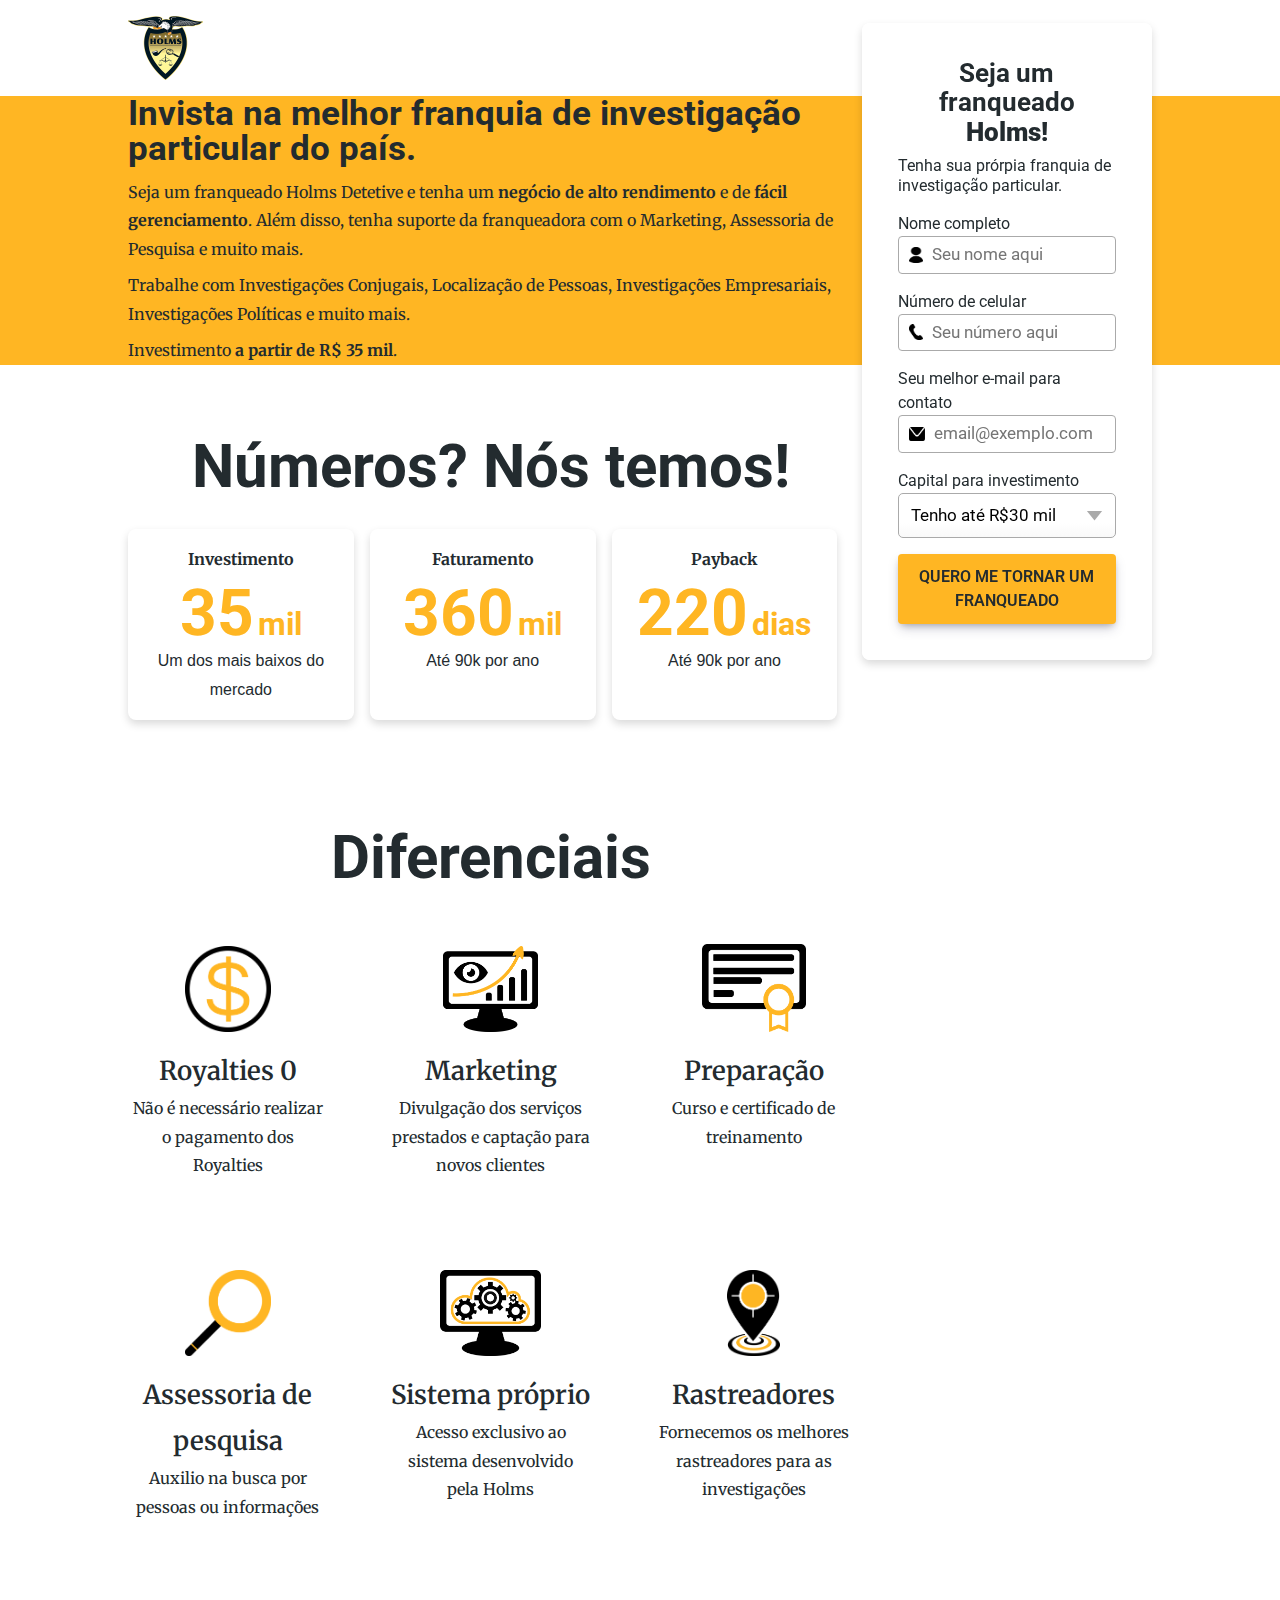
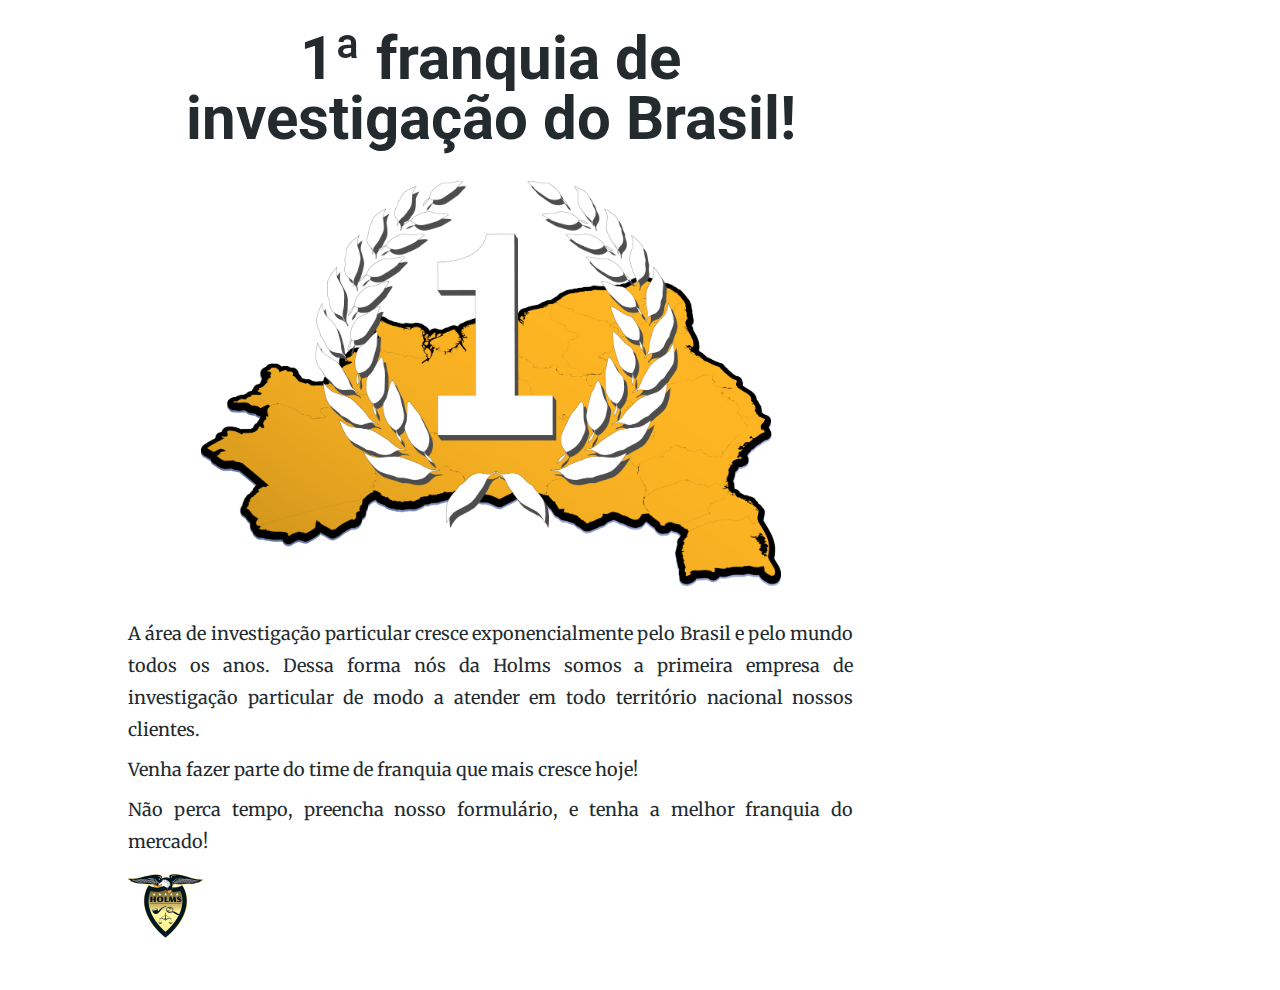
==== index.html @ c3ee358e "copy;" ====
<!DOCTYPE html>
<html lang="pt-br">
  <head>
    <meta charset="UTF-8" />
    <meta http-equiv="X-UA-Compatible" content="IE=edge" />
    <meta name="viewport" content="width=device-width, initial-scale=1.0" />
    <!-- favicon -->
    <link rel="shortcut icon" href="./favicon.ico" type="image/x-icon" />
    <link rel="stylesheet" href="style.css" />
    <!-- GFONTS -->
    <link rel="preconnect" href="https://fonts.googleapis.com" />
    <link rel="preconnect" href="https://fonts.gstatic.com" crossorigin />
    <link
      href="https://fonts.googleapis.com/css2?family=Merriweather:wght@300;400&family=Questrial&family=Roboto:wght@400;500;700&display=swap"
      rel="stylesheet"
    />

    <!-- url -->
    <link rel="canonical" href="http://..." />
    <meta property="og:url" content="http://..." />
    <meta name="twitter:url" content="http://..." />

    <!-- title -->
    <meta property="og:title" content="Title" />

    <!-- description -->
    <meta name="description" content="..." />
    <meta property="og:description" content="..." />
    <meta name="twitter:description" content="..." />

    <!-- image -->
    <meta property="og:image" content="http://..." />
    <meta name="twitter:image" content="http://..." />

    <!-- misc -->
    <meta property="og:locale" content="pt_BR" />
    <meta name="theme-color" content="#a52a2a" />
    <title>Document</title>
  </head>

  <body>
    <div class="exit-form__trigger" id="exitFormTrigger"></div>
    <div
      class="exit-form__trigger-activator"
      id="exitFormTriggerActivator"
    ></div>

    <!-- LOGO -->
    <div class="logo fluid">
      <div class="container"><img src="./public/images/logo.png" alt="" /></div>
    </div>

    <!-- #SECTION-HERO -->
    <section class="section-hero fluid">
      <div class="container section-center-mb">
        <div class="wrapper">
          <h1>
            Invista na melhor franquia de investigação particular do país.
          </h1>
          <p>
            Seja um franqueado Holms Detetive e tenha um
            <b> negócio de alto rendimento </b> e de <b>fácil gerenciamento</b>.
            Além disso, tenha suporte da franqueadora com o Marketing,
            Assessoria de Pesquisa e muito mais.
          </p>
          <p>
            Trabalhe com Investigações Conjugais, Localização de Pessoas,
            Investigações Empresariais, Investigações Políticas e muito mais.
          </p>
          <p>Investimento <b>a partir de R$ 35 mil</b>.</p>
        </div>
        <img
          src="./public/images/detetive_2.png"
          alt=""
          class="section-hero__image"
        />
      </div>
    </section>

    <!-- #SECTION-NUMBERS -->
    <section class="section-numbers fluid">
      <div class="container">
        <h2>Números? Nós temos!</h2>
        <div class="cards cards--numbers">
          <!-- start of item -->
          <div class="card">
            <p class="title">Investimento</p>

            <div class="card__amount-wrapper">
              <p class="amount">35 <span>mil</span></p>
            </div>

            <p class="subtitle">Um dos mais baixos do mercado</p>
          </div>
          <!-- end of item -->
          <!-- start of item -->
          <div class="card">
            <p class="title">Faturamento</p>

            <div class="card__amount-wrapper">
              <p class="amount">360 <span>mil</span></p>
            </div>

            <p class="subtitle">Até 90k por ano</p>
          </div>
          <!-- end of item -->
          <!-- start of item -->
          <div class="card">
            <p class="title">Payback</p>

            <div class="card__amount-wrapper">
              <p class="amount">220 <span>dias</span></p>
            </div>

            <p class="subtitle">Até 90k por ano</p>
          </div>
          <!-- end of item -->
        </div>
      </div>
    </section>

    <!-- #SECTION-DIFERENCIAIS -->
    <section class="section-diferenciais fluid">
      <div class="container">
        <h2>Diferenciais</h2>
        <div class="cards">
          <!-- start of item -->
          <div class="cards__card">
            <img src="./public/images/1.png" alt="" width="86" height="86" />
            <div class="cards__card__text">
              <p class="title">Royalties 0</p>
              <p>Não é necessário realizar o pagamento dos Royalties</p>
            </div>
          </div>
          <!-- end of item -->
          <!-- start of item -->
          <div class="cards__card">
            <img src="./public/images/3.png" alt="" width="95" height="86" />
            <div class="cards__card__text">
              <p class="title">Marketing</p>
              <p>
                Divulgação dos serviços prestados e captação para novos clientes
              </p>
            </div>
          </div>
          <!-- end of item -->
          <!-- start of item -->
          <div class="cards__card">
            <img src="./public/images/5.png" alt="" width="104" height="88" />
            <div class="cards__card__text">
              <p class="title">Preparação</p>
              <p>Curso e certificado de treinamento</p>
            </div>
          </div>
          <!-- end of item -->
          <!-- start of item -->
          <div class="cards__card">
            <img src="./public/images/lupa.png" alt="" width="86" height="86" />
            <div class="cards__card__text">
              <p class="title">Assessoria de pesquisa</p>
              <p>Auxilio na busca por pessoas ou informações</p>
            </div>
          </div>
          <!-- end of item -->
          <!-- start of item -->
          <div class="cards__card">
            <img
              src="./public/images/sistema.png"
              alt=""
              width="101"
              height="86"
            />
            <div class="cards__card__text">
              <p class="title">Sistema próprio</p>
              <p>Acesso exclusivo ao sistema desenvolvido pela Holms</p>
            </div>
          </div>
          <!-- end of item -->
          <!-- start of item -->
          <div class="cards__card">
            <img
              src="./public/images/rastreador.png"
              alt=""
              width="53"
              height="86"
            />
            <div class="cards__card__text">
              <p class="title">Rastreadores</p>
              <p>Fornecemos os melhores rastreadores para as investigações</p>
            </div>
          </div>
          <!-- end of item -->
        </div>
      </div>
    </section>

    <!-- #SECTION-PRIMEIRA -->
    <section class="section-primeira fluid">
      <div class="container">
        <h2>1ª franquia de investigação do Brasil!</h2>
        <img
          src="./public/images/1st.png"
          alt=""
          class="section-primeira__text-image"
        />
        <p>
          A área de investigação particular cresce exponencialmente pelo Brasil
          e pelo mundo todos os anos. Dessa forma nós da Holms somos a primeira
          empresa de investigação particular de modo a atender em todo
          território nacional nossos clientes.
        </p>

        <p>Venha fazer parte do time de franquia que mais cresce hoje!</p>

        <p>
          Não perca tempo, preencha nosso formulário, e tenha a melhor franquia
          do mercado!
        </p>
        <div class="logo"><img src="./public/images/logo.png" alt="" /></div>
      </div>
    </section>

    <button class="btn btn--cta btn--fixed">Quero ser um franqueado!</button>

    <!-- FORM -->
    <div class="form-container modal--main-form is-hidden" id="modal">
      <form
        method="post"
        action="enviar.php"
        id="enviar"
        name="enviar"
        class="form"
        autocomplete="off"
        onsubmit="return validateForm(e)"
      >
        <div class="wrapper">
          <button class="btn btn--full btn--close" type="button">
            &times;
          </button>
          <h6>Seja um franqueado <b>Holms!</b></h6>
          <p>Tenha sua prórpia franquia de investigação particular.</p>
          <!-- FORM__NAME -->
          <div class="form__field-wrapper">
            <label class="" for="name-form">Nome completo</label>
            <div class="form__field-wrapper__input">
              <img
                src="./public/images/user_2.png"
                alt=""
                width="16"
                height="16"
              />
              <input
                type="text"
                name="name-form"
                id="nameForm"
                placeholder="Seu nome aqui"
                autocomplete="off"
                oninput="validateName(this)"
                required
              />
            </div>
          </div>
          <!-- FORM__CELLPHONE -->
          <div class="form__field-wrapper">
            <label class="" for="cellphone-form">Número de celular</label>
            <div class="form__field-wrapper__input">
              <img
                src="./public/images/tel_2.png"
                alt=""
                width="16"
                height="16"
              />
              <input
                type="tel"
                name="cellphone-form"
                id="cellphoneForm"
                placeholder="Seu número aqui"
                title="Seu número de celular com o código de área"
                onkeypress="mascara(this)"
                oninput="validateNumber(this)"
                maxlength="15"
                autocomplete="off"
                required
              />
            </div>
          </div>
          <!-- FORM__EMAIL -->
          <div class="form__field-wrapper">
            <label for="email-form">Seu melhor e-mail para contato</label>
            <div class="form__field-wrapper__input">
              <img
                src="./public/images/mail_3.png"
                alt=""
                width="16"
                height="14"
              />
              <input
                type="email"
                name="email-form"
                id="emailForm"
                placeholder="email@exemplo.com"
                oninput="validateEmail(this)"
                required
              />
            </div>
          </div>
          <!-- FORM__AREA -->
          <div class="form__field-wrapper">
            <label for="area-form">Capital para investimento</label>
            <div class="form__select-wrapper">
              <select name="area-form" id="areaForm">
                <option value="ate-30-mil-reais">Tenho até R$30 mil</option>
                <option value="acima-de-50-mil-reais">Acima de R$50 mil</option>
                <option value="sem-capital">Ainda não tenho capital</option>
              </select>
            </div>
          </div>
          <button
            class="btn btn--full btn--submit"
            name="submit-btn"
            formaction="enviar.php"
            type="submit"
            id="enviar"
          >
            QUERO ME TORNAR UM FRANQUEADO
          </button>
        </div>
      </form>
    </div>

    <!-- EXIT FORM -->
    <div class="modal modal--exit-form is-hidden" id="modal">
      <div class="modal__image-wrapper">
        <img src="./public/images/detetive_2--bg.jpg" alt="" />
      </div>

      <form
        method="post"
        id="exitForm"
        name="envia"
        class="form form--exit"
        autocomplete="off"
      >
        <div class="wrapper">
          <button
            class="btn btn--full btn--close btn--close-exit"
            type="button"
          >
            &times;
          </button>

          <h6>Você não precisa ser um detetive!</h6>
          <p>Para ter a melhor franquia de investigação particular!</p>
          <p>Preencha e saiba o segredo da Holms!</p>
          <p id="alertForm" class="alert is-hidden">
            Preencha todos os campos corretamente!
          </p>
          <!-- FORM__NAME -->
          <div class="form__field-wrapper">
            <label class="" for="name-form">Nome completo</label>
            <div class="form__field-wrapper__input">
              <img
                src="./public/images/user_2.png"
                alt=""
                width="16"
                height="16"
              />
              <input
                type="text"
                name="name-form"
                id="nameForm"
                placeholder="Seu nome aqui"
                autocomplete="off"
                oninput="validateName(this)"
                required
              />
            </div>
          </div>
          <!-- FORM__CELLPHONE -->
          <div class="form__field-wrapper">
            <label class="" for="cellphone-form">Número de celular</label>
            <div class="form__field-wrapper__input">
              <img
                src="./public/images/tel_2.png"
                alt=""
                width="16"
                height="16"
              />
              <input
                type="tel"
                name="cellphone-form"
                id="cellphoneForm"
                placeholder="Seu número aqui"
                title="Seu número de celular com o código de área"
                onkeypress="mascara(this)"
                oninput="validateNumber(this)"
                maxlength="15"
                autocomplete="off"
                required
              />
            </div>
          </div>
          <!-- FORM__EMAIL -->
          <div class="form__field-wrapper">
            <label for="email-form">Seu melhor e-mail para contato</label>
            <div class="form__field-wrapper__input">
              <img
                src="./public/images/mail_3.png"
                alt=""
                width="16"
                height="14"
              />
              <input
                type="email"
                name="email-form"
                id="emailForm"
                placeholder="email@exemplo.com"
                oninput="validateEmail(this)"
                required
              />
            </div>
          </div>

          <button
            class="btn btn--full btn--submit"
            name="submit-btn"
            formaction="enviar.php"
            type="submit"
            id="enviar"
          >
            Seja um franqueado
          </button>
        </div>
      </form>
    </div>

    <script src="./main.js" async defer></script>
  </body>
</html>
---- style.css ----
/* Box sizing rules */
*,
*::before,
*::after {
  box-sizing: border-box;
  padding: 0;
  margin: 0;
}

:root {
  --ff-title: "Roboto", sans-serif;
  --ff-subtitle: "Questria", sans-serif;
  --ff-body: "Merriweather", serif;
  --clr-main: #ffb623;
  --clr-white: #f8f8ff;
  --clr-black-200: #333;
  --clr-black-100: #262626;
  --clr-black: #232b2f;
  --select-border: rgb(170, 170, 170);
  --select-focus: var(--clr-main);
  --select-arrow: var(--select-border);
  --fs-xs: clamp(1.15rem, 1.0134rem + 0.6829vw, 1.5rem);
  --fs-md: clamp(1.3125rem, 1.1797rem + 0.625vw, 1.625rem);
  --fs-lg: clamp(1.625rem, 1.4055rem + 1.0976vw, 2.1875rem);
  --fs-xlg: clamp(2.1875rem, 1.5234rem + 3.125vw, 3.75rem);
  --fs-xxlg: clamp(3rem, 2.2195rem + 3.9024vw, 5rem);
  --box-shadow: 0 0.25rem 0.5rem rgb(0 0 0 / 15%);
}

/* Remove default margin */
body,
h1,
h2,
h3,
h4,
p,
figure,
blockquote,
dl,
dd {
  margin: 0;
}

/* Remove list styles on ul, ol elements with a list role, which suggests default styling will be removed */
ul[role="list"],
ol[role="list"] {
  list-style: none;
}

/* Set core root defaults */
html:focus-within {
  scroll-behavior: smooth;
}

p {
  line-height: 1.78;
}

h1,
h2,
h3,
h4,
h5,
h6 {
  font-family: var(--ff-title);
  font-size: var(--fs-xlg);
}

h1 {
  font-size: var(--fs-lg);
}

/* Set core body defaults */
body {
  min-height: 100vh;
  text-rendering: optimizeSpeed;
  font-family: var(--ff-body);
  line-height: 1.5;
  color: var(--clr-black);
}

/* A elements that don't have a class get default styles */
a:not([class]) {
  -webkit-text-decoration-skip: ink;
  text-decoration-skip-ink: auto;
}

/* Make images easier to work with */
img,
picture {
  display: block;
  max-width: 100%;
}

/* Inherit fonts for inputs and buttons */
input,
button,
textarea,
select {
  font: inherit;
}

section {
  width: 90%;
  max-width: 1400px;
  padding: 4.5rem 0 2.25rem 0;
  margin: 0 auto;
}

@media screen and (min-width: 56.25rem) {
  section {
    max-width: 5000px;
  }
}
h2 {
  margin-bottom: 2rem;
  line-height: 1;
  text-align: center;
}

/* Remove all animations, transitions and smooth scroll for people that prefer not to see them */
@media (prefers-reduced-motion: reduce) {
  html:focus-within {
    scroll-behavior: auto;
  }

  *,
  *::before,
  *::after {
    transition-duration: 0.01ms !important;
    -webkit-animation-duration: 0.01ms !important;
    animation-duration: 0.01ms !important;
    -webkit-animation-iteration-count: 1 !important;
    animation-iteration-count: 1 !important;
    scroll-behavior: auto !important;
  }
}
.section-center-mb {
  width: 90%;
  margin: 0 auto;
}

.btn {
  display: flex;
  gap: 0.5em;
  align-items: center;
  justify-content: center;
  width: 100%;
  max-width: 25rem;
  padding: 0.325em 0.6em;
  padding: clamp(0.15625rem, 0.0953rem + 0.3049vw, 0.3125rem)
    clamp(0.3rem, 0.1829rem + 0.5854vw, 0.6rem);
  font-family: var(--ff-title);
  font-size: 1.25rem;
  font-size: clamp(1.25rem, 1.1524rem + 0.4878vw, 1.5rem);
  font-weight: 600;
  color: var(--clr-black);
  text-decoration: none;
  cursor: pointer;
  background: var(--clr-main);
  border: 0.375rem solid transparent;
  border-radius: 0.25em;
  box-shadow: rgba(50, 50, 93, 0.25) 0px 0.375em 0.75em -0.125em,
    rgba(0, 0, 0, 0.3) 0px 0.1875em 0.4375em -0.1875em;
  transition: opacity 250ms ease-in;
  -webkit-animation: pulse-main 2s infinite;
  animation: pulse-main 2s infinite;
}

.btn:hover {
  opacity: 0.8;
}

.btn:focus-visible {
  border: 0.375rem solid var(--clr-black);
  outline: none;
  transform: scale(1.025);
}

@-webkit-keyframes pulse-main {
  0% {
    box-shadow: 0 0 0 0 rgba(255, 182, 35, 0.7);
    transform: scale(0.99);
  }
  70% {
    box-shadow: 0 0 0 0.625em rgba(255, 182, 35, 0);
    transform: scale(1);
  }
  100% {
    box-shadow: 0 0 0 0.625em rgba(255, 182, 35, 0);
    transform: scale(0.99);
  }
}

@keyframes pulse-main {
  0% {
    box-shadow: 0 0 0 0 rgba(255, 182, 35, 0.7);
    transform: scale(0.99);
  }
  70% {
    box-shadow: 0 0 0 0.625em rgba(255, 182, 35, 0);
    transform: scale(1);
  }
  100% {
    box-shadow: 0 0 0 0.625em rgba(255, 182, 35, 0);
    transform: scale(0.99);
  }
}
@-webkit-keyframes pulse-wine {
  0% {
    box-shadow: 0 0 0 0 rgba(189, 44, 44, 0.7);
    transform: scale(0.99);
  }
  70% {
    box-shadow: 0 0 0 0.625em rgba(189, 44, 44, 0);
    transform: scale(1);
  }
  100% {
    box-shadow: 0 0 0 0.625em rgba(189, 44, 44, 0);
    transform: scale(0.99);
  }
}
@keyframes pulse-wine {
  0% {
    box-shadow: 0 0 0 0 rgba(189, 44, 44, 0.7);
    transform: scale(0.99);
  }
  70% {
    box-shadow: 0 0 0 0.625em rgba(189, 44, 44, 0);
    transform: scale(1);
  }
  100% {
    box-shadow: 0 0 0 0.625em rgba(189, 44, 44, 0);
    transform: scale(0.99);
  }
}
.btn--fixed {
  position: fixed;
  bottom: 1%;
  left: 5%;
  max-width: 90%;
  transform: translateX(-5%);
}

.cards {
  display: grid;
  grid-template-columns: repeat(auto-fit, minmax(12rem, 1fr));
  gap: 4rem;
  justify-items: center;
}

.cards--numbers {
  grid-template-columns: repeat(auto-fit, minmax(14rem, 1fr));
  gap: 1rem;
}

.cards__card {
  display: grid;
  grid-template-rows: 7rem 1fr;
  gap: 1rem;
  align-content: flex-start;
  justify-items: center;
  text-align: center;
}
.cards__card .title {
  font-size: var(--fs-md);
  font-weight: 600;
  color: var(--clr-dark-green);
}
.cards__card img {
  align-self: flex-end;
  max-width: 300px;
}

.card {
  width: 100%;
  padding: 1rem;
  text-align: center;
  border-radius: 0.5rem;
  box-shadow: var(--box-shadow);
}
.card .title {
  font-weight: bold;
}
.card .card__amount-wrapper {
  display: flex;
  gap: 0.25rem;
  align-items: center;
  justify-content: center;
  width: 100%;
}
.card .amount {
  margin-top: -1rem;
  font-family: var(--ff-title);
  font-size: 4rem;
  font-weight: 700;
  color: var(--clr-main);
}
.card .amount > span {
  margin-left: -0.75rem;
  font-size: 2rem;
}
.card .subtitle {
  margin-top: -1.5rem;
  font-family: var(--ff-subtitle);
  font-weight: 500;
  text-align: center;
}

.form-container {
  /* background */
  position: fixed;
  /* Stay in place */
  top: 0;
  left: 0;
  z-index: 1000;
  /* Sit on top */
  display: flex;
  align-items: center;
  justify-content: center;
  width: 100%;
  height: 100%;
  background-color: black;
  /* Fallback color */
  background-color: rgba(0, 0, 0, 0.9);
  /* Black w/ opacity */
}
.form-container .wrapper {
  position: relative;
  width: 90%;
  max-width: 31.25rem;
  height: 100%;
  padding: 2.25rem;
  padding-top: 4rem;
  margin: 0 auto;
  overflow-y: auto;
  background-color: #fff;
  border-radius: 0.5em;
  box-shadow: rgba(0, 0, 0, 0.35) 0px 0.3125em 0.9375em;
}

.form {
  display: flex;
  align-items: center;
  height: 90%;
  font-family: var(--ff-title);
  /* Style the input fields */
}
.form h6 {
  margin-bottom: 0.5rem;
  font-size: var(--fs-md);
  line-height: 1.15;
  text-align: center;
}
.form p {
  line-height: 1.25;
}
.form p:last-child(1) {
  margin-bottom: 1em;
}
.form input {
  width: 100%;
  padding: 0;
  font-size: 1.0625rem;
  color: var(--clr-black);
  border: 0;
  border-radius: 0.25rem;
}
.form input:focus-visible {
  outline: 0;
}
.form select {
  width: 100%;
  padding: 0 1em 0 0;
  margin: 0;
  font-family: var(--ff-title);
  font-size: 1.0625rem;
  font-weight: 400;
  line-height: inherit;
  cursor: inherit;
  /* Additional resets for further consistency */
  background-color: transparent;
  border: none;
  outline: none;
  /* A reset of styles, including removing the default dropdown arrow */
  -webkit-appearance: none;
  -moz-appearance: none;
  appearance: none;
}

.btn--close {
  position: absolute;
  top: 0.5em;
  right: 0.5em;
  max-width: 2rem;
  padding: 0;
  font-size: var(--ff-xs);
  color: var(--clr-black);
  box-shadow: rgba(0, 0, 0, 0.1) 0px 0.25em 0.375em -0.0625em,
    rgba(0, 0, 0, 0.06) 0px 0.125rem 0.25em -0.0625em;
  -webkit-animation: none;
  animation: none;
}

.form__field-wrapper {
  margin-top: 1em;
}

.form__field-wrapper__input {
  display: flex;
  gap: 0.55rem;
  align-items: center;
  width: 100%;
  padding: 0.3125rem;
  padding-left: 0.625rem;
  font-size: 1.0625rem;
  color: var(--clr-black);
  border: 0.0625rem solid var(--select-border);
  border-radius: 0.25rem;
}

.form__field-wrapper__input:focus-within {
  outline: 0.1125rem solid var(--select-focus);
}

.form__select-wrapper {
  display: grid;
  grid-template-areas: "select";
  align-items: center;
  width: 100%;
  padding: 0.625em;
  font-size: 1.25rem;
  line-height: 1.1;
  cursor: pointer;
  background-color: #fff;
  background-image: linear-gradient(to top, #f9f9f9, #fff 33%);
  border: 0.0625em solid var(--select-border);
  border-radius: 0.25em;
}

.form__select-wrapper:focus-within {
  border: 0.0625em solid var(--select-focus);
}

.form__select-wrapper::after {
  justify-self: end;
  width: 0.8em;
  height: 0.5em;
  -webkit-clip-path: polygon(100% 0%, 0 0%, 50% 100%);
  clip-path: polygon(100% 0%, 0 0%, 50% 100%);
  content: "";
  background-color: var(--select-arrow);
}

select,
.form__select-wrapper::after {
  grid-area: select;
}

.form .btn--submit {
  max-width: 100%;
  margin-top: 1em;
  font-size: var(--fs-sm);
  -webkit-animation: pulse-wine 2s infinite;
  animation: pulse-wine 2s infinite;
}

.modal {
  /* background */
  position: fixed;
  /* Stay in place */
  top: 0;
  left: 0;
  z-index: 1000;
  /* Sit on top */
  display: flex;
  align-items: center;
  justify-content: center;
  width: 100%;
  height: 100%;
  background-color: black;
  /* Fallback color */
  background-color: rgba(0, 0, 0, 0.9);
  /* Black w/ opacity */
}

.modal__image-wrapper {
  display: none;
  width: 50%;
  height: 90%;
}

.modal__image-wrapper img {
  -o-object-fit: cover;
  object-fit: cover;
  height: 100%;
  border-top-left-radius: 0.5em;
  border-bottom-left-radius: 0.5em;
}

.modal .form {
  position: relative;
  z-index: 1000;
  display: flex;
  align-items: center;
  height: 90%;
  padding: 0;
  background: none;
}
.modal .wrapper {
  position: relative;
  width: 90%;
  max-width: 31.25rem;
  height: 100%;
  padding: 2.25rem;
  margin: 0 auto;
  overflow-y: auto;
  background-color: #fff;
  border-radius: 0.5em;
  box-shadow: rgba(0, 0, 0, 0.35) 0px 0.3125em 0.9375em;
}
.modal .form h6 {
  font-size: var(--fs-lg);
  text-align: left;
}

@media screen and (min-width: 56.25rem) {
  .modal__image-wrapper {
    display: block;
  }

  .form-container {
    position: fixed;
    left: initial;
    display: block;
    max-width: 30%;
    height: -webkit-max-content;
    height: -moz-max-content;
    height: max-content;
    max-height: 100%;
    overflow-y: auto;
    background-color: transparent;
    border-radius: 0.5rem;
    box-shadow: var(--box-shadow);
  }
  .form-container .btn--close {
    display: none;
  }

  .form .wrapper {
    width: initial;
    padding-top: 2.25rem;
    margin: 0;
    border-radius: 0;
    border-top-right-radius: 0.5em;
    border-bottom-right-radius: 0.5em;
    box-shadow: none;
  }
}
.exit-form__trigger {
  position: fixed;
  top: 0;
  left: 0;
  z-index: 2000;
  width: 100%;
  height: 2vh;
  background: transparent;
}

.exit-form__trigger-activator {
  position: fixed;
  top: 2vh;
  left: 0;
  z-index: 2000;
  width: 100%;
  height: 3vh;
}

.form--exit {
  color: var(--clr-white);
}
.form--exit .wrapper {
  padding-top: 15%;
  background-color: #6d0101;
}
.form--exit h6 {
  font-weight: 800;
  line-height: 1.15;
  color: var(--clr-white);
  text-align: center;
  text-transform: uppercase;
}
.form--exit p + p {
  font-size: var(--fs-sm);
  font-weight: 600;
}
.form--exit .form__field-wrapper__input {
  background-color: var(--clr-white);
}
.form--exit .form__field-wrapper__input:focus-within {
  outline: 0.225rem solid blue;
}
.form--exit input {
  color: var(--clr-black);
  background-color: var(--clr-white);
}
.form--exit .btn {
  color: var(--clr-white);
  background-color: #5e1717;
  border: 0;
}

.logo {
  padding: 1rem 0;
}
.logo img {
  max-height: 4rem;
}

.section-hero {
  width: 100%;
  background-color: var(--clr-main);
}
.section-hero .container {
  display: flex;
  align-items: center;
}
.section-hero h1 {
  margin-bottom: 0.75rem;
  line-height: 1;
}
.section-hero p + p {
  margin-top: 0.5rem;
}
.section-hero .wrapper {
  width: 100%;
}

.section-hero__image {
  display: none;
  max-width: 300px;
  margin-right: -5.5%;
}

.section-primeira .section-primeira__text-image {
  width: 100%;
  margin: 0 auto;
  margin-bottom: 2rem;
}
.section-primeira p {
  font-size: 1.125rem;
  text-align: justify;
}
.section-primeira p + p {
  margin-top: 0.5rem;
}

@media screen and (min-width: 37.5rem) {
  .section-hero {
    padding: 0;
  }

  .section-hero__image {
    display: block;
  }
}
@media screen and (min-width: 56.25rem) {
  .fluid.fluid {
    width: 100%;
  }

  .container {
    position: relative;
    width: 56.6667%;
    height: 100%;
    margin: 0 auto 0 10%;
  }

  .section-hero__image {
    margin-right: -1.25%;
  }

  .cards--numbers {
    padding: 0 1rem 0 0;
  }

  .form-container {
    position: fixed;
    top: 10%;
    right: 2.5%;
    display: block;
    max-width: 30%;
  }

  .form-container.form-container {
    display: block;
  }

  .btn--fixed {
    display: none;
  }
}
@media screen and (min-width: 25rem) {
  .section-primeira .section-primeira__text-image {
    width: 80%;
  }
}
@media screen and (min-width: 75rem) {
  .form-container {
    position: fixed;
    top: 2.5%;
    right: 10%;
    max-width: 22.6667%;
  }
}
.alert {
  padding: 0.5em;
  font-size: 1rem;
  font-weight: 300;
  color: #c83030;
  text-align: center;
  background-color: #fff5f5;
  border: 0.125rem solid #c83030;
  border-radius: 0.5rem;
}

.is-hidden {
  display: none;
}

/*# sourceMappingURL=to.css.map */
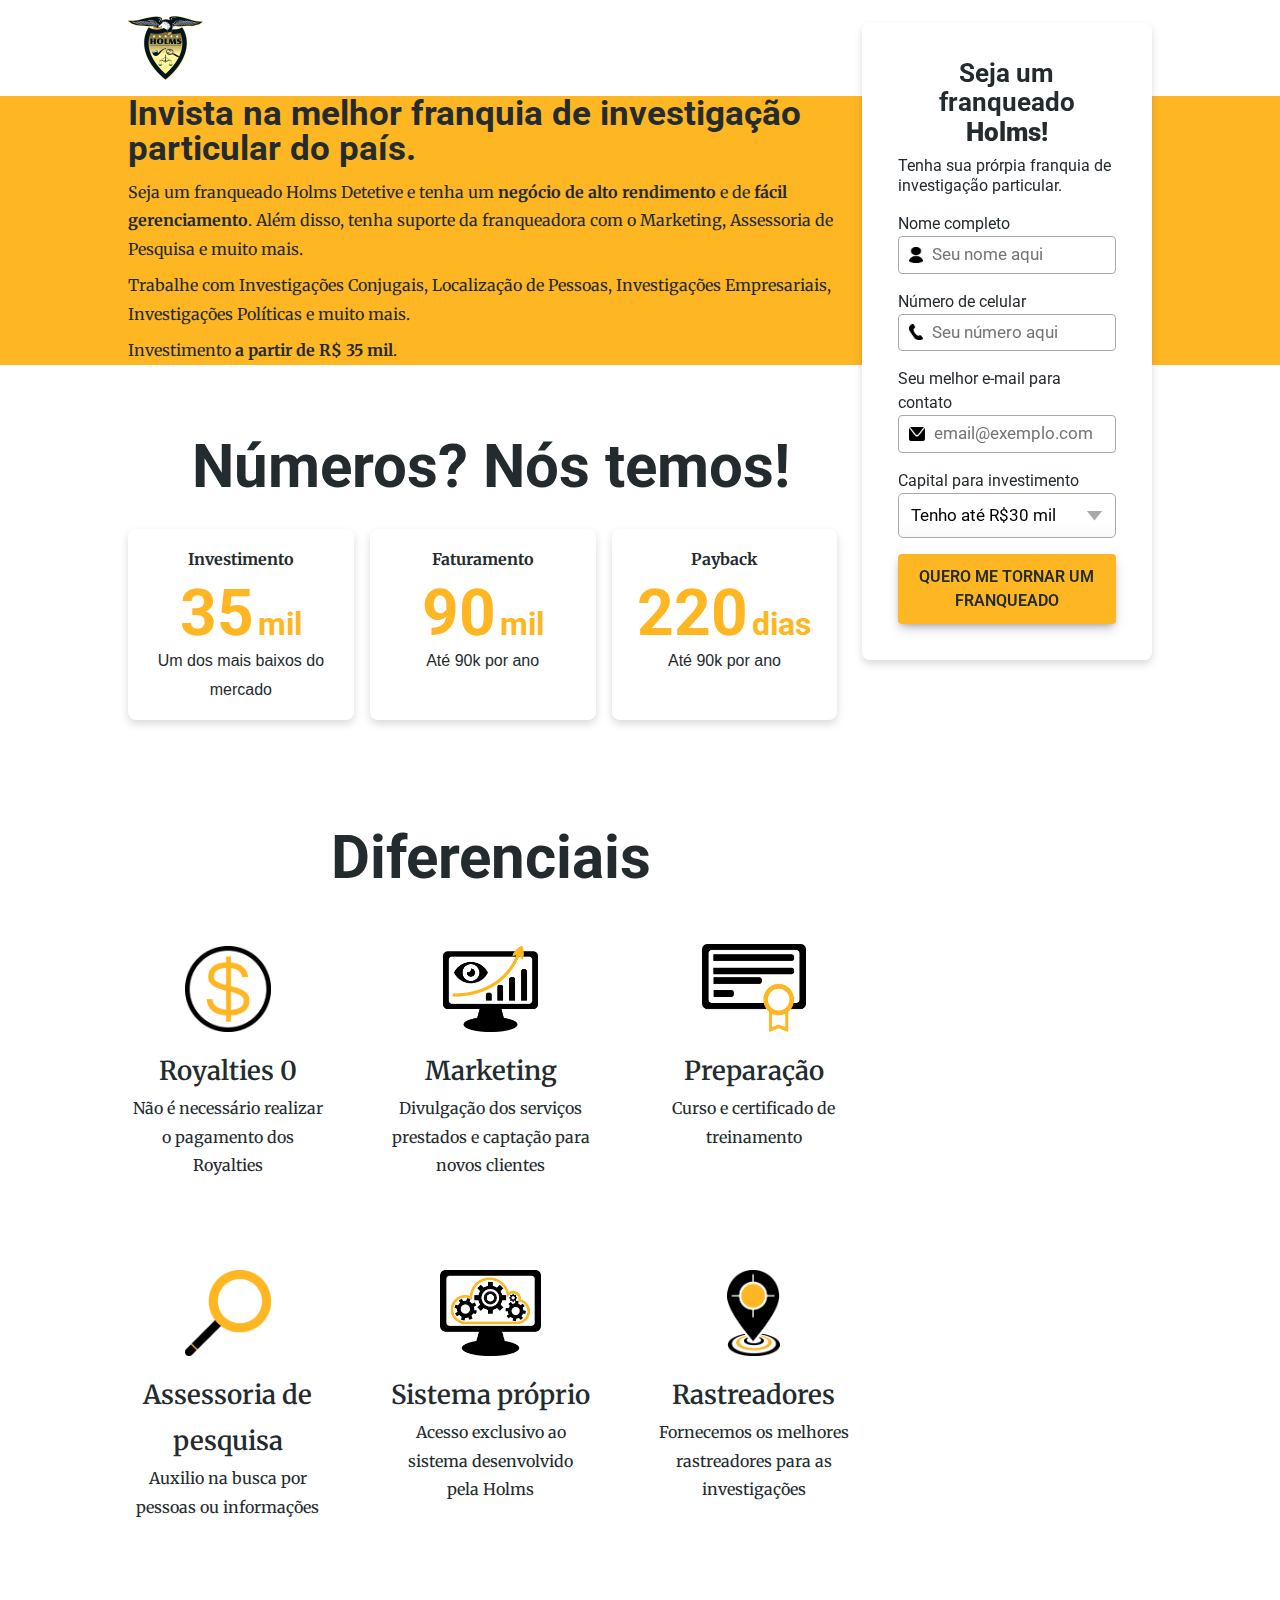
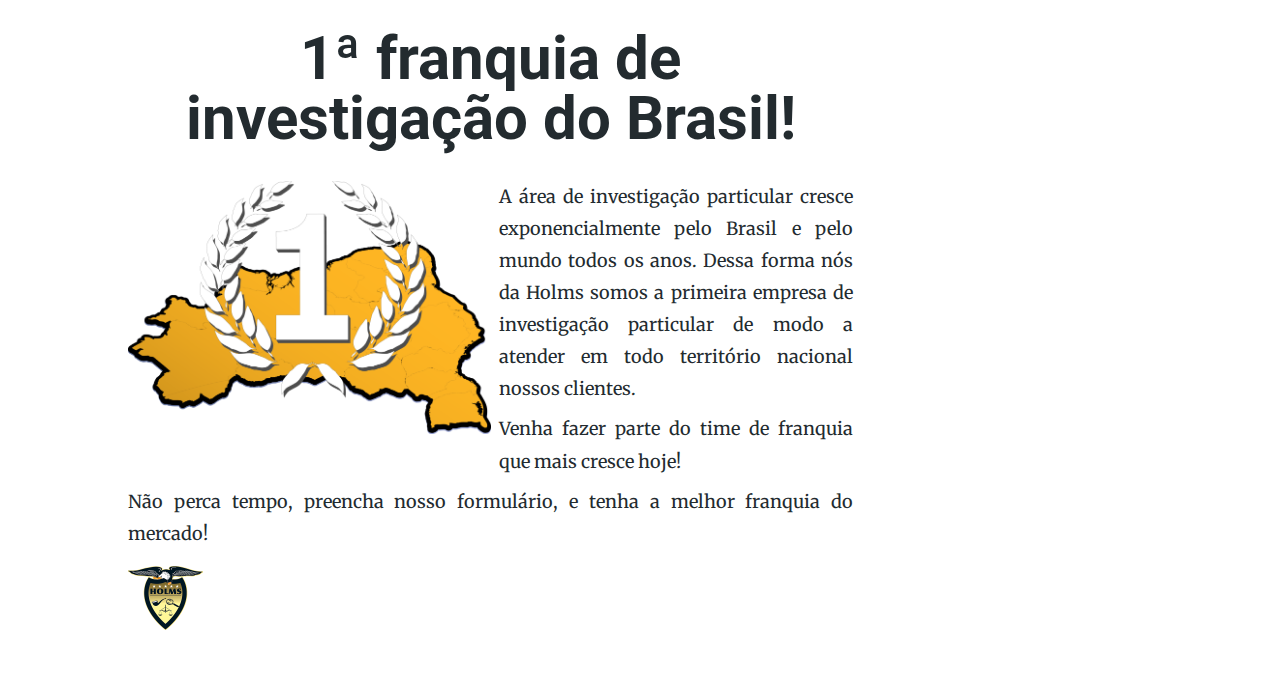
==== commit 818cdd7b: "copy" ====
--- a/index.html
+++ b/index.html
@@ -98,7 +98,7 @@
             <p class="title">Faturamento</p>
 
             <div class="card__amount-wrapper">
-              <p class="amount">360 <span>mil</span></p>
+              <p class="amount">90 <span>mil</span></p>
             </div>
 
             <p class="subtitle">Até 90k por ano</p>
--- a/style.css
+++ b/style.css
@@ -42,8 +42,8 @@
 }
 
 /* Remove list styles on ul, ol elements with a list role, which suggests default styling will be removed */
-ul[role="list"],
-ol[role="list"] {
+ul[role=list],
+ol[role=list] {
   list-style: none;
 }
 
@@ -81,7 +81,6 @@
 
 /* A elements that don't have a class get default styles */
 a:not([class]) {
-  -webkit-text-decoration-skip: ink;
   text-decoration-skip-ink: auto;
 }
 
@@ -125,12 +124,10 @@
   }
 
   *,
-  *::before,
-  *::after {
+*::before,
+*::after {
     transition-duration: 0.01ms !important;
-    -webkit-animation-duration: 0.01ms !important;
     animation-duration: 0.01ms !important;
-    -webkit-animation-iteration-count: 1 !important;
     animation-iteration-count: 1 !important;
     scroll-behavior: auto !important;
   }
@@ -148,8 +145,7 @@
   width: 100%;
   max-width: 25rem;
   padding: 0.325em 0.6em;
-  padding: clamp(0.15625rem, 0.0953rem + 0.3049vw, 0.3125rem)
-    clamp(0.3rem, 0.1829rem + 0.5854vw, 0.6rem);
+  padding: clamp(0.15625rem, 0.0953rem + 0.3049vw, 0.3125rem) clamp(0.3rem, 0.1829rem + 0.5854vw, 0.6rem);
   font-family: var(--ff-title);
   font-size: 1.25rem;
   font-size: clamp(1.25rem, 1.1524rem + 0.4878vw, 1.5rem);
@@ -160,10 +156,8 @@
   background: var(--clr-main);
   border: 0.375rem solid transparent;
   border-radius: 0.25em;
-  box-shadow: rgba(50, 50, 93, 0.25) 0px 0.375em 0.75em -0.125em,
-    rgba(0, 0, 0, 0.3) 0px 0.1875em 0.4375em -0.1875em;
+  box-shadow: rgba(50, 50, 93, 0.25) 0px 0.375em 0.75em -0.125em, rgba(0, 0, 0, 0.3) 0px 0.1875em 0.4375em -0.1875em;
   transition: opacity 250ms ease-in;
-  -webkit-animation: pulse-main 2s infinite;
   animation: pulse-main 2s infinite;
 }
 
@@ -177,21 +171,6 @@
   transform: scale(1.025);
 }
 
-@-webkit-keyframes pulse-main {
-  0% {
-    box-shadow: 0 0 0 0 rgba(255, 182, 35, 0.7);
-    transform: scale(0.99);
-  }
-  70% {
-    box-shadow: 0 0 0 0.625em rgba(255, 182, 35, 0);
-    transform: scale(1);
-  }
-  100% {
-    box-shadow: 0 0 0 0.625em rgba(255, 182, 35, 0);
-    transform: scale(0.99);
-  }
-}
-
 @keyframes pulse-main {
   0% {
     box-shadow: 0 0 0 0 rgba(255, 182, 35, 0.7);
@@ -203,20 +182,6 @@
   }
   100% {
     box-shadow: 0 0 0 0.625em rgba(255, 182, 35, 0);
-    transform: scale(0.99);
-  }
-}
-@-webkit-keyframes pulse-wine {
-  0% {
-    box-shadow: 0 0 0 0 rgba(189, 44, 44, 0.7);
-    transform: scale(0.99);
-  }
-  70% {
-    box-shadow: 0 0 0 0.625em rgba(189, 44, 44, 0);
-    transform: scale(1);
-  }
-  100% {
-    box-shadow: 0 0 0 0.625em rgba(189, 44, 44, 0);
     transform: scale(0.99);
   }
 }
@@ -383,8 +348,6 @@
   border: none;
   outline: none;
   /* A reset of styles, including removing the default dropdown arrow */
-  -webkit-appearance: none;
-  -moz-appearance: none;
   appearance: none;
 }
 
@@ -396,9 +359,7 @@
   padding: 0;
   font-size: var(--ff-xs);
   color: var(--clr-black);
-  box-shadow: rgba(0, 0, 0, 0.1) 0px 0.25em 0.375em -0.0625em,
-    rgba(0, 0, 0, 0.06) 0px 0.125rem 0.25em -0.0625em;
-  -webkit-animation: none;
+  box-shadow: rgba(0, 0, 0, 0.1) 0px 0.25em 0.375em -0.0625em, rgba(0, 0, 0, 0.06) 0px 0.125rem 0.25em -0.0625em;
   animation: none;
 }
 
@@ -446,7 +407,6 @@
   justify-self: end;
   width: 0.8em;
   height: 0.5em;
-  -webkit-clip-path: polygon(100% 0%, 0 0%, 50% 100%);
   clip-path: polygon(100% 0%, 0 0%, 50% 100%);
   content: "";
   background-color: var(--select-arrow);
@@ -461,7 +421,6 @@
   max-width: 100%;
   margin-top: 1em;
   font-size: var(--fs-sm);
-  -webkit-animation: pulse-wine 2s infinite;
   animation: pulse-wine 2s infinite;
 }
 
@@ -491,7 +450,6 @@
 }
 
 .modal__image-wrapper img {
-  -o-object-fit: cover;
   object-fit: cover;
   height: 100%;
   border-top-left-radius: 0.5em;
@@ -534,8 +492,6 @@
     left: initial;
     display: block;
     max-width: 30%;
-    height: -webkit-max-content;
-    height: -moz-max-content;
     height: max-content;
     max-height: 100%;
     overflow-y: auto;
@@ -702,7 +658,9 @@
 }
 @media screen and (min-width: 25rem) {
   .section-primeira .section-primeira__text-image {
-    width: 80%;
+    float: left;
+    width: 50%;
+    margin-right: 0.5rem;
   }
 }
 @media screen and (min-width: 75rem) {
@@ -728,4 +686,4 @@
   display: none;
 }
 
-/*# sourceMappingURL=to.css.map */
+/*# sourceMappingURL=style.css.map */
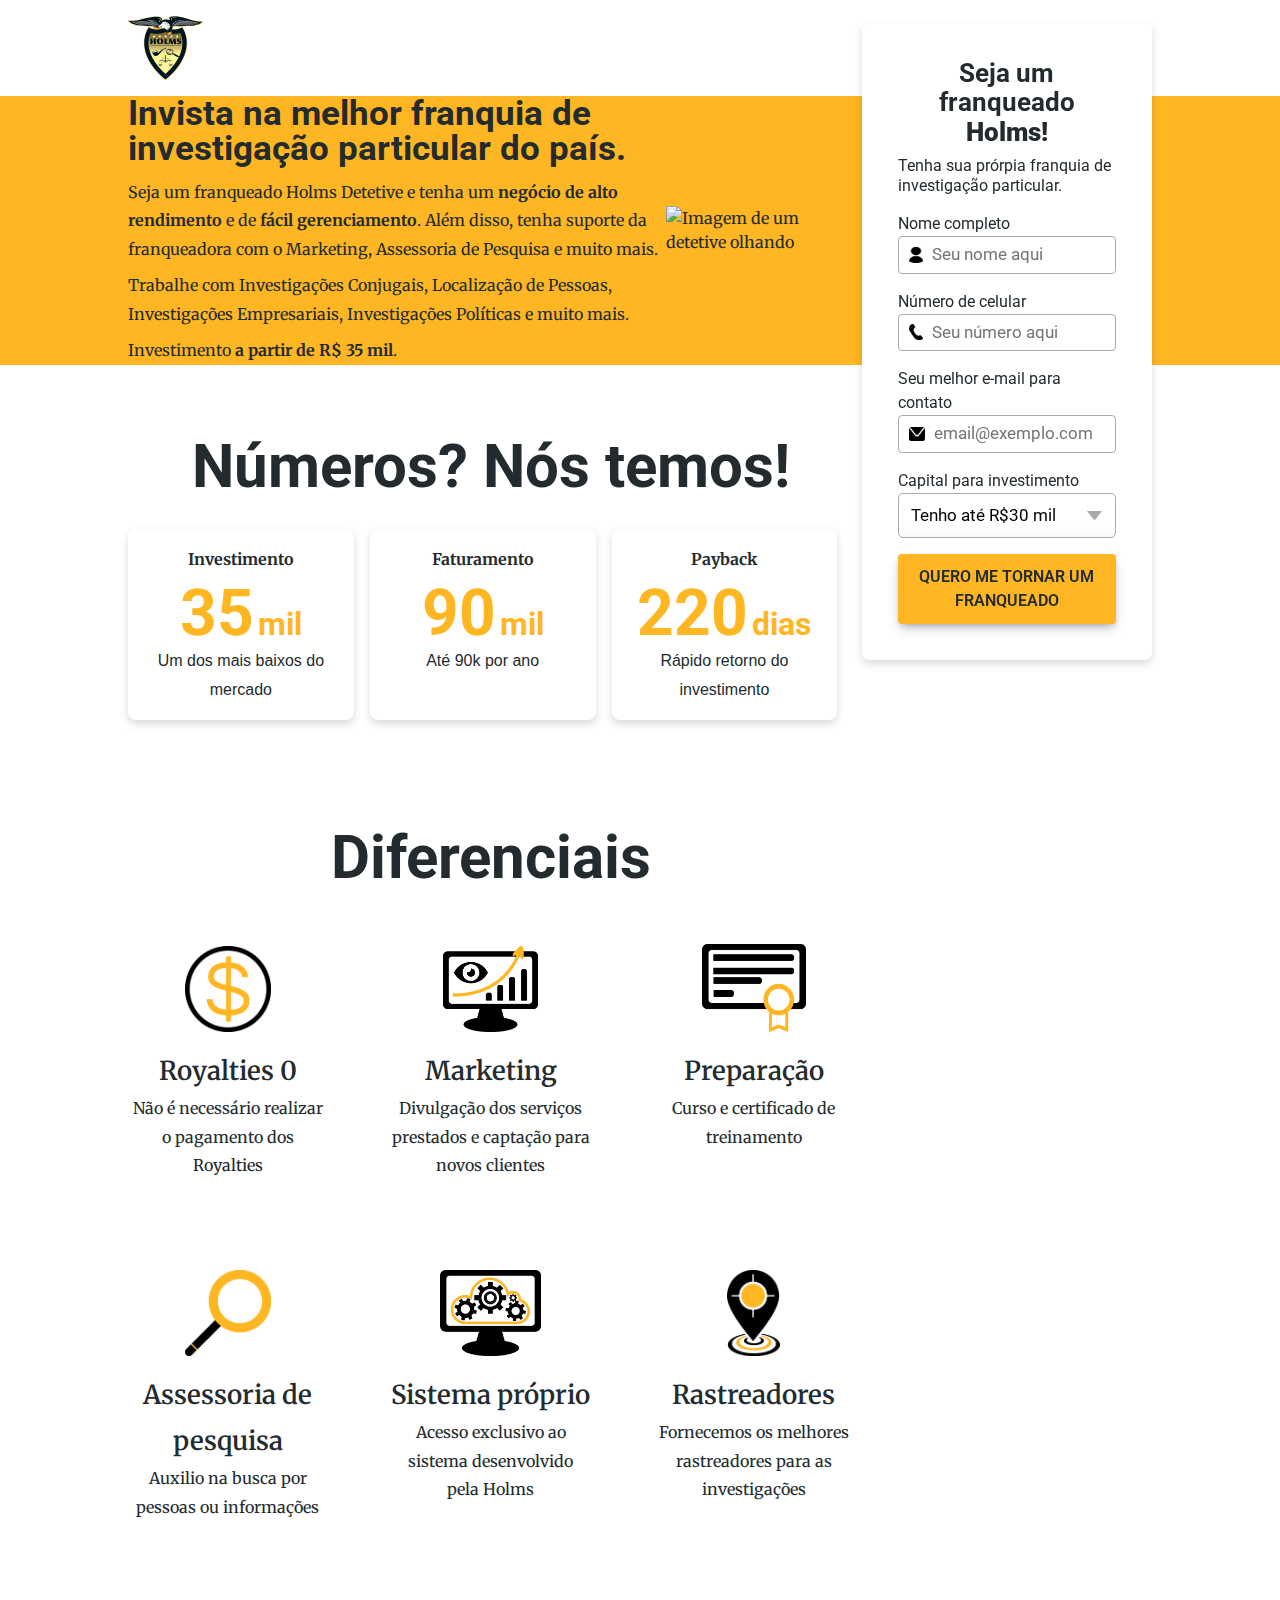
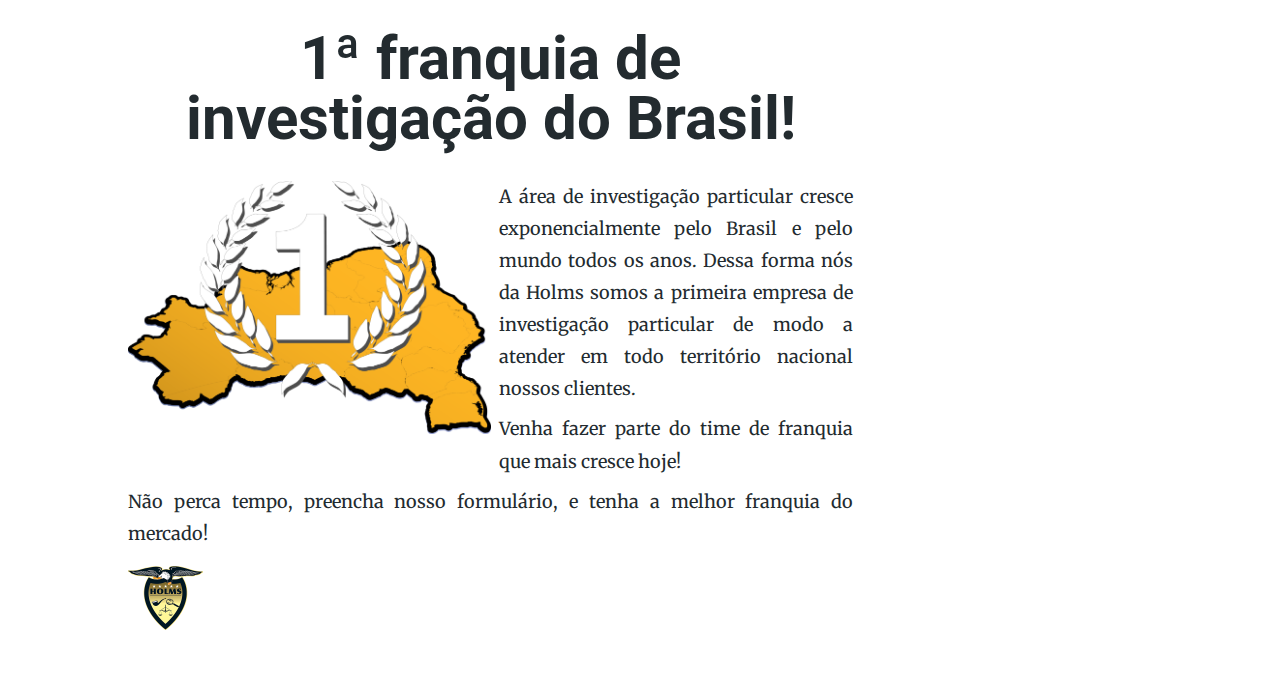
==== commit e13e5554: "hero img alt text; copy" ====
--- a/index.html
+++ b/index.html
@@ -47,7 +47,12 @@
 
     <!-- LOGO -->
     <div class="logo fluid">
-      <div class="container"><img src="./public/images/logo.png" alt="" /></div>
+      <div class="container">
+        <img
+          src="./public/images/logo.png"
+          alt="Holms detetive particular. Franquie conosco!"
+        />
+      </div>
     </div>
 
     <!-- #SECTION-HERO -->
@@ -71,7 +76,7 @@
         </div>
         <img
           src="./public/images/detetive_2.png"
-          alt=""
+          alt="Imagem de um detetive olhando "
           class="section-hero__image"
         />
       </div>
@@ -112,7 +117,7 @@
               <p class="amount">220 <span>dias</span></p>
             </div>
 
-            <p class="subtitle">Até 90k por ano</p>
+            <p class="subtitle">Rápido retorno do investimento</p>
           </div>
           <!-- end of item -->
         </div>
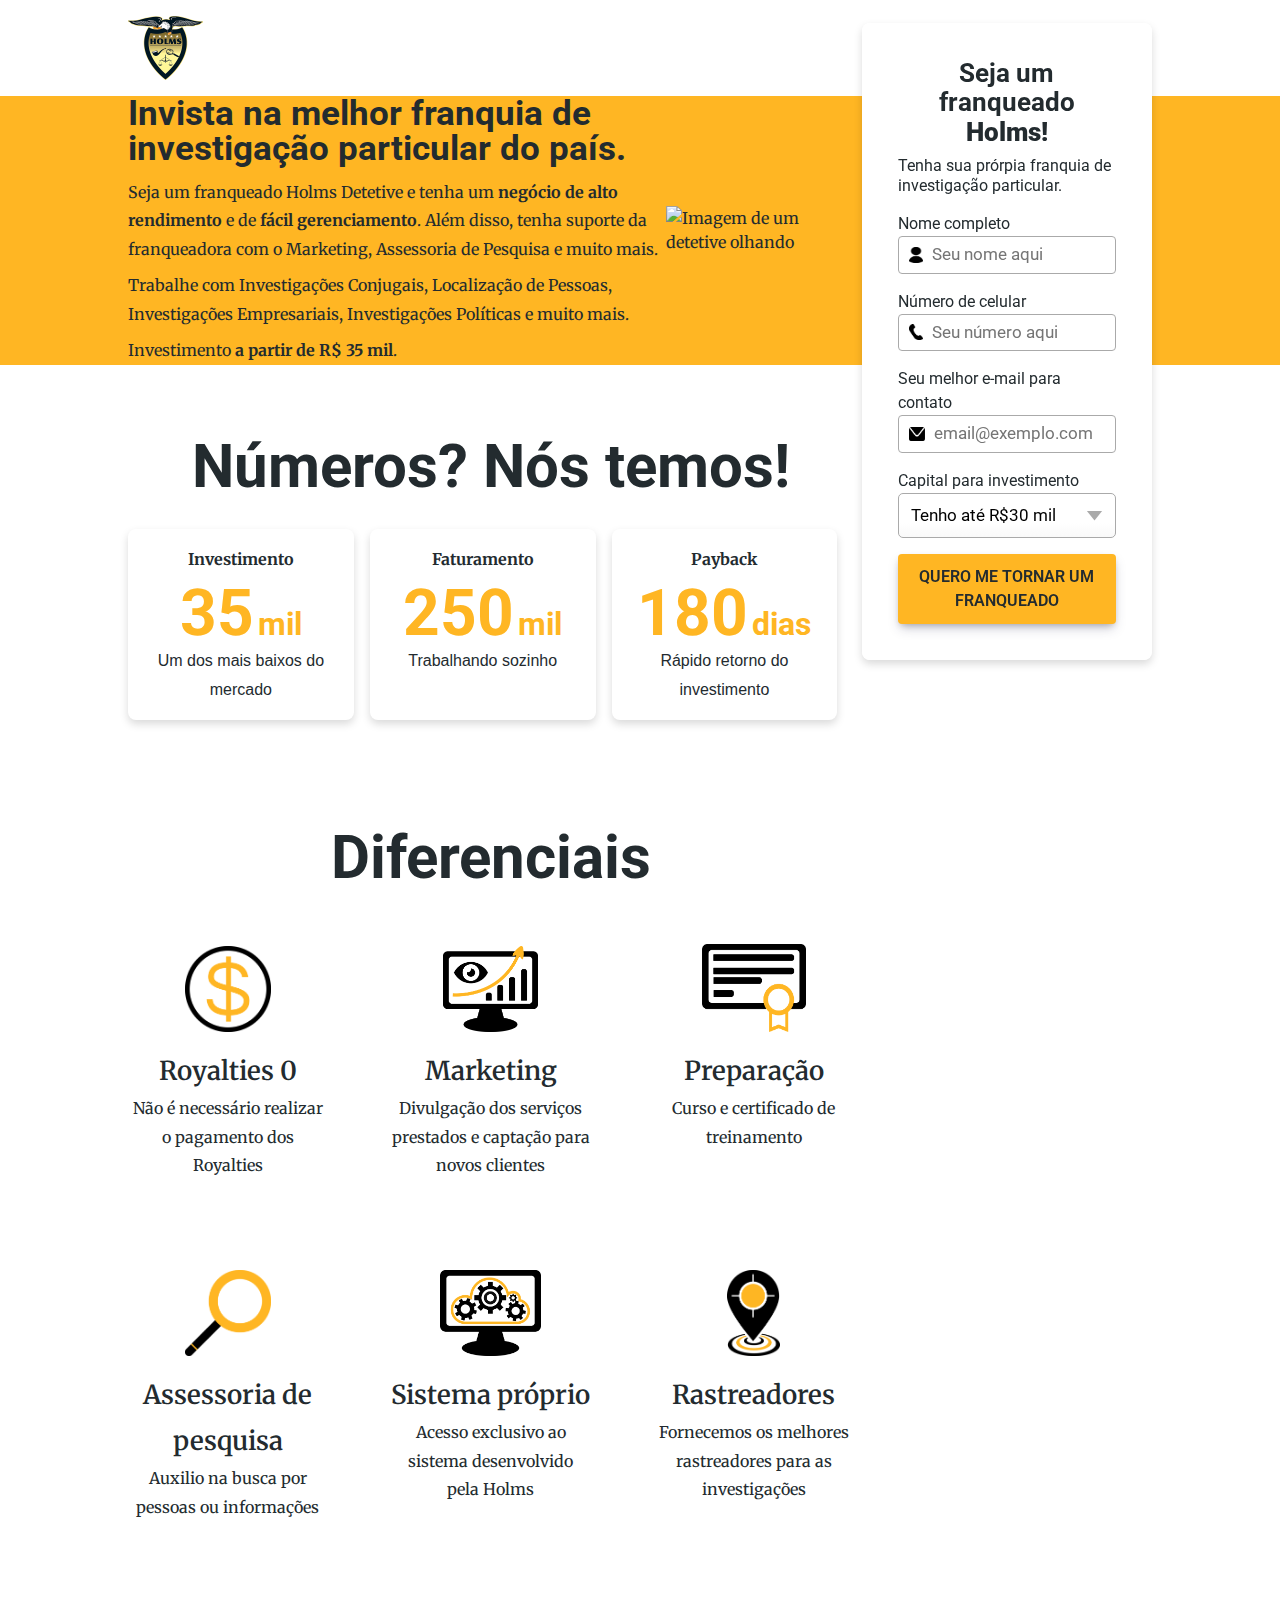
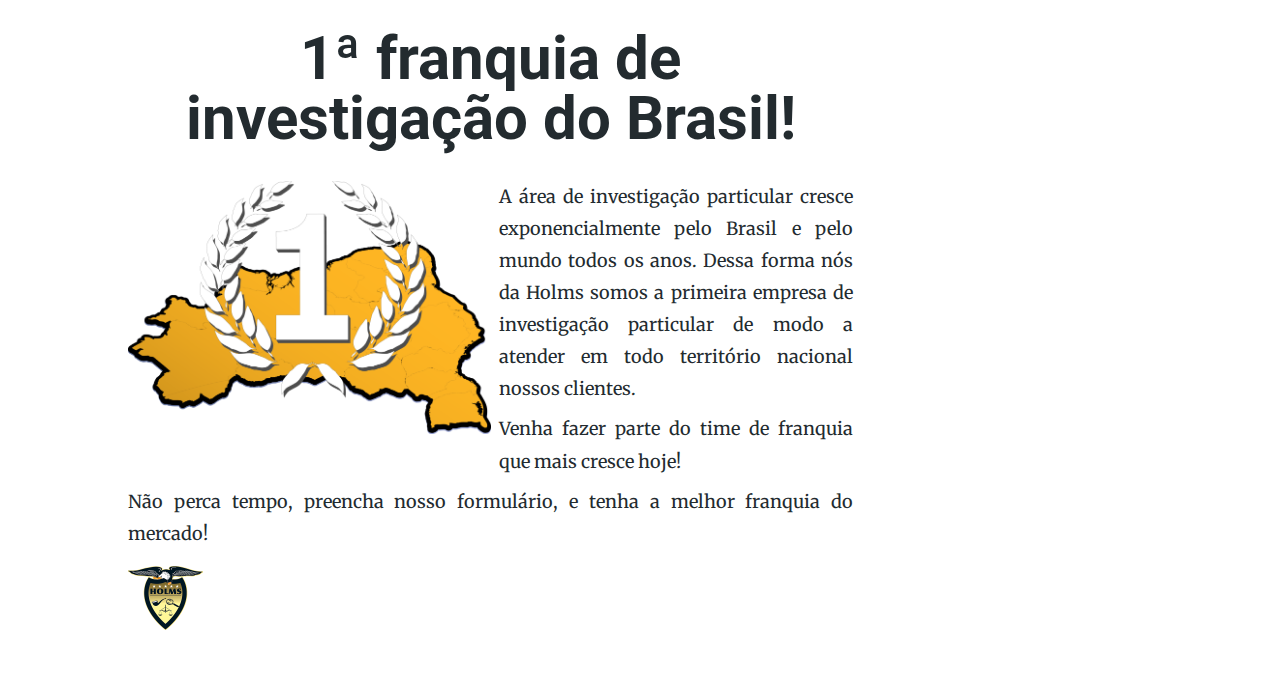
==== commit e968fe07: "copy" ====
--- a/index.html
+++ b/index.html
@@ -103,10 +103,10 @@
             <p class="title">Faturamento</p>
 
             <div class="card__amount-wrapper">
-              <p class="amount">90 <span>mil</span></p>
-            </div>
-
-            <p class="subtitle">Até 90k por ano</p>
+              <p class="amount">250 <span>mil</span></p>
+            </div>
+
+            <p class="subtitle">Trabalhando sozinho</p>
           </div>
           <!-- end of item -->
           <!-- start of item -->
@@ -114,7 +114,7 @@
             <p class="title">Payback</p>
 
             <div class="card__amount-wrapper">
-              <p class="amount">220 <span>dias</span></p>
+              <p class="amount">180 <span>dias</span></p>
             </div>
 
             <p class="subtitle">Rápido retorno do investimento</p>
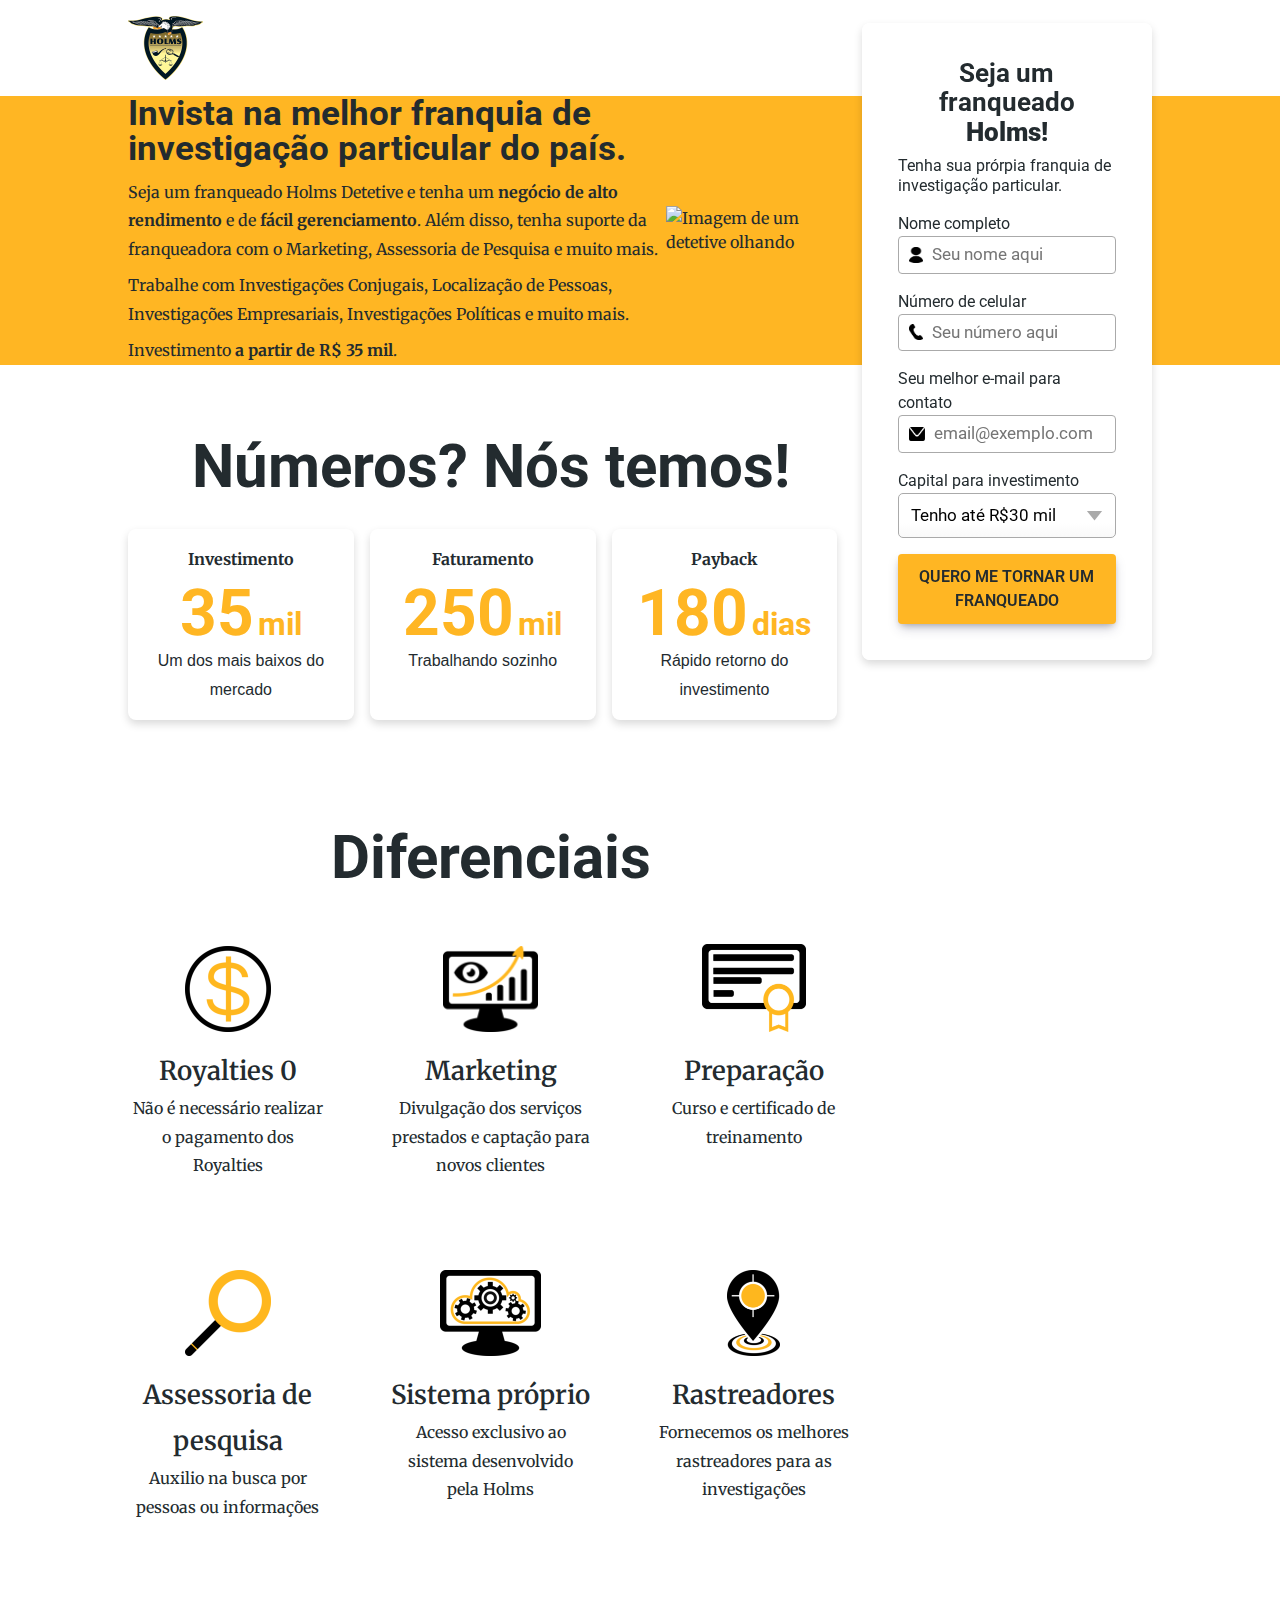
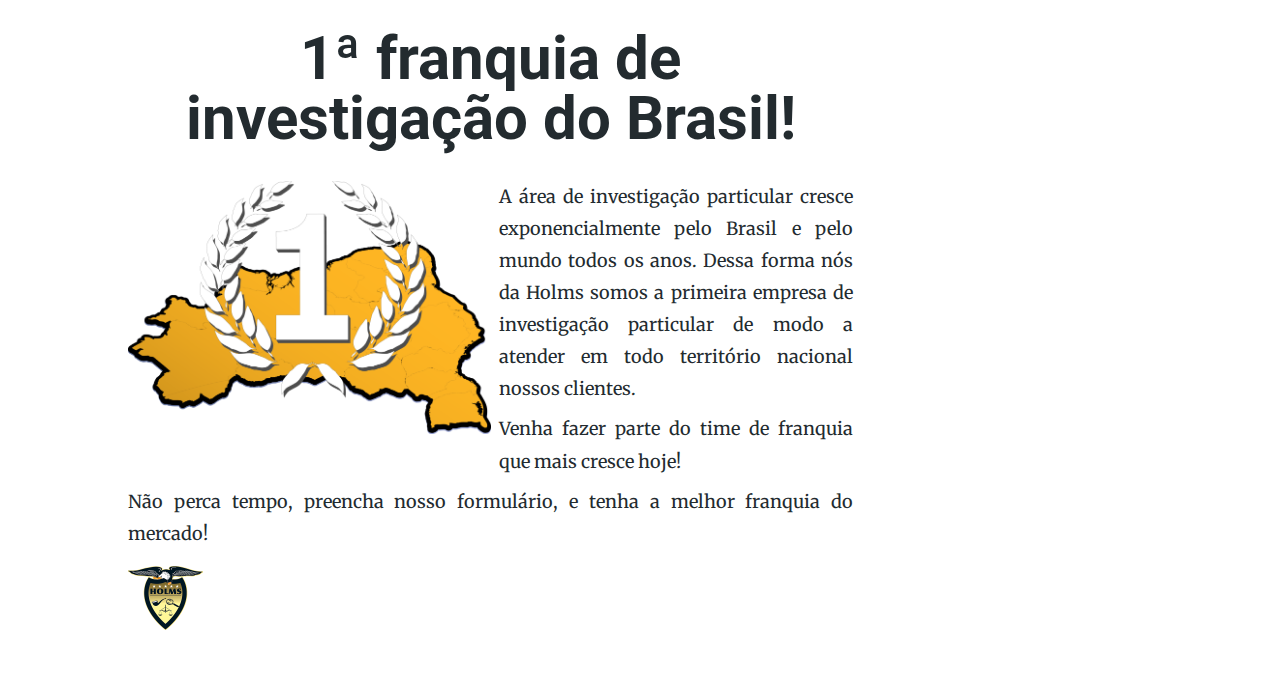
==== commit 559b8d81: "gtags; new exit form img; changed options values" ====
--- a/index.html
+++ b/index.html
@@ -14,9 +14,36 @@
       href="https://fonts.googleapis.com/css2?family=Merriweather:wght@300;400&family=Questrial&family=Roboto:wght@400;500;700&display=swap"
       rel="stylesheet"
     />
+    <!-- Global site tag (gtag.js) - Google Analytics -->
+    <script
+      async
+      src="https://www.googletagmanager.com/gtag/js?id=UA-210795838-1"
+    ></script>
+    <script>
+      window.dataLayer = window.dataLayer || []
+      function gtag() {
+        dataLayer.push(arguments)
+      }
+      gtag("js", new Date())
+
+      gtag("config", "UA-210795838-1")
+    </script>
+    <!-- Global site tag (gtag.js) - Google Ads: 10794125427 -->
+    <script
+      async
+      src="https://www.googletagmanager.com/gtag/js?id=AW-10794125427"
+    ></script>
+    <script>
+      window.dataLayer = window.dataLayer || []
+      function gtag() {
+        dataLayer.push(arguments)
+      }
+      gtag("js", new Date())
+
+      gtag("config", "AW-10794125427")
+    </script>
 
     <!-- url -->
-    <link rel="canonical" href="http://..." />
     <meta property="og:url" content="http://..." />
     <meta name="twitter:url" content="http://..." />
 
@@ -309,14 +336,16 @@
               />
             </div>
           </div>
-          <!-- FORM__AREA -->
-          <div class="form__field-wrapper">
-            <label for="area-form">Capital para investimento</label>
+          <!-- FORM__QUANTIA -->
+          <div class="form__field-wrapper">
+            <label for="quantia-form">Capital para investimento</label>
             <div class="form__select-wrapper">
-              <select name="area-form" id="areaForm">
-                <option value="ate-30-mil-reais">Tenho até R$30 mil</option>
-                <option value="acima-de-50-mil-reais">Acima de R$50 mil</option>
-                <option value="sem-capital">Ainda não tenho capital</option>
+              <select name="quantia-form" id="areaForm">
+                <option value="Até 30 mil reais">Tenho até R$30 mil</option>
+                <option value="Acima de 30 mil reais">Acima de R$50 mil</option>
+                <option value="Ainda não tenho capital">
+                  Ainda não tenho capital
+                </option>
               </select>
             </div>
           </div>
@@ -336,13 +365,14 @@
     <!-- EXIT FORM -->
     <div class="modal modal--exit-form is-hidden" id="modal">
       <div class="modal__image-wrapper">
-        <img src="./public/images/detetive_2--bg.jpg" alt="" />
+        <img src="./public/images/saida.jpg" alt="" />
       </div>
 
       <form
         method="post"
         id="exitForm"
         name="envia"
+        action="enviar.php"
         class="form form--exit"
         autocomplete="off"
       >
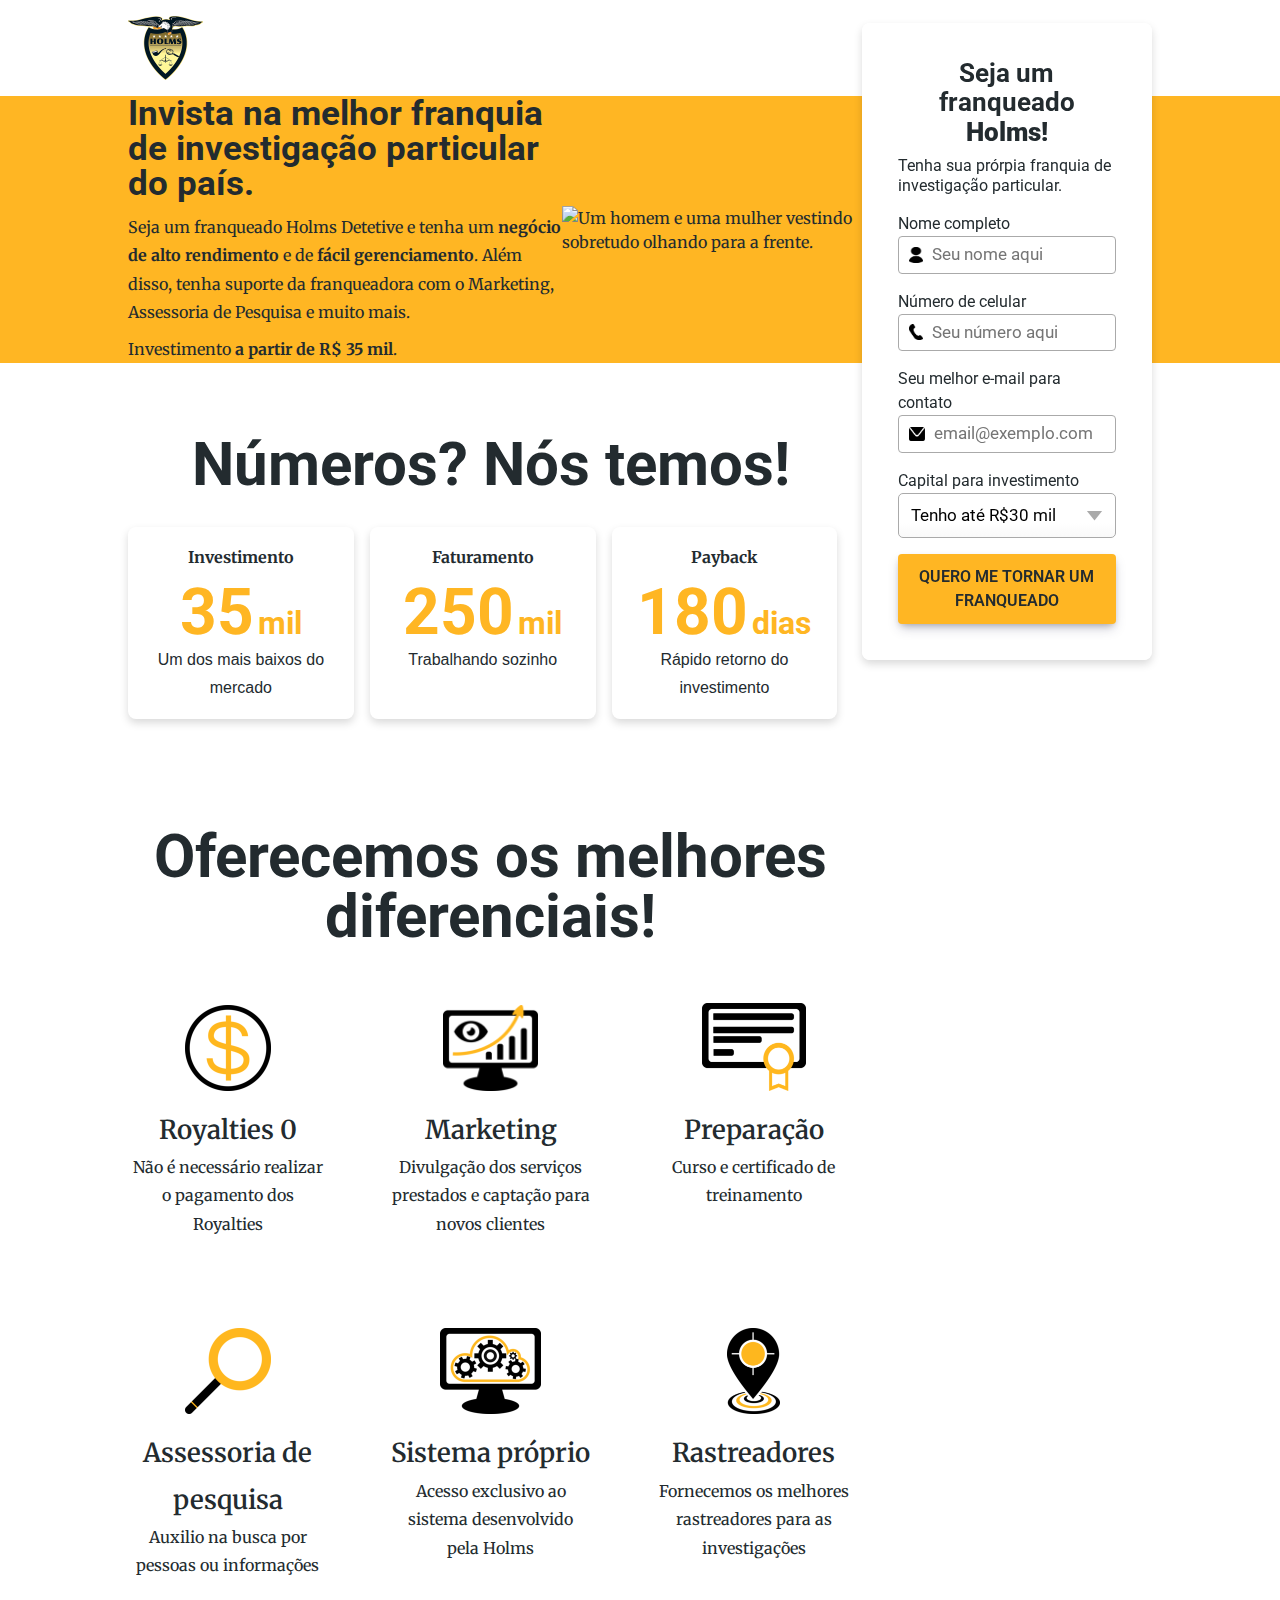
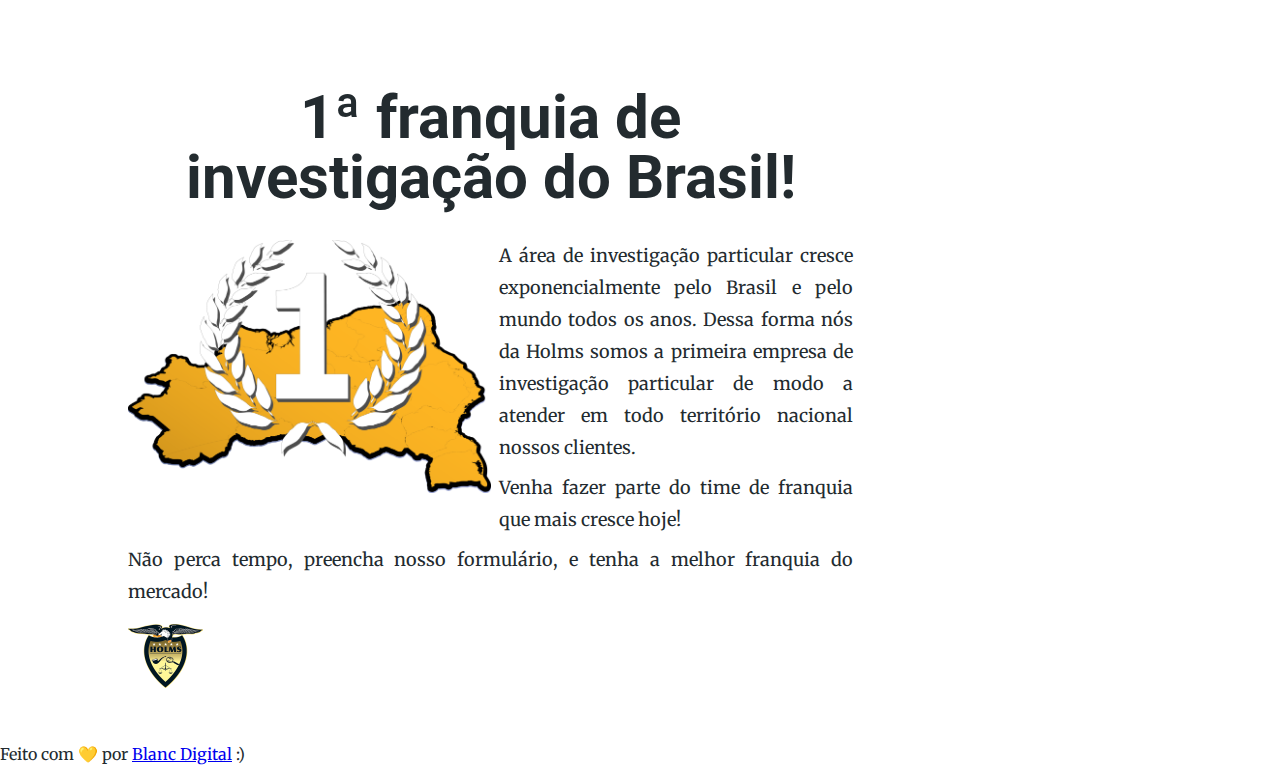
==== commit 992d8347: "copy; new image; footer; metatags" ====
--- a/index.html
+++ b/index.html
@@ -14,6 +14,7 @@
       href="https://fonts.googleapis.com/css2?family=Merriweather:wght@300;400&family=Questrial&family=Roboto:wght@400;500;700&display=swap"
       rel="stylesheet"
     />
+
     <!-- Global site tag (gtag.js) - Google Analytics -->
     <script
       async
@@ -28,6 +29,7 @@
 
       gtag("config", "UA-210795838-1")
     </script>
+
     <!-- Global site tag (gtag.js) - Google Ads: 10794125427 -->
     <script
       async
@@ -43,29 +45,38 @@
       gtag("config", "AW-10794125427")
     </script>
 
-    <!-- url -->
-    <meta property="og:url" content="http://..." />
-    <meta name="twitter:url" content="http://..." />
+    <!-- favicon -->
+    <link
+      rel="shortcut icon"
+      href="./public/images/favicon.png"
+      type="image/x-icon"
+    />
 
     <!-- title -->
-    <meta property="og:title" content="Title" />
+    <meta property="og:title" content="Franquia Holms Detetive" />
 
     <!-- description -->
-    <meta name="description" content="..." />
-    <meta property="og:description" content="..." />
-    <meta name="twitter:description" content="..." />
-
-    <!-- image -->
-    <meta property="og:image" content="http://..." />
-    <meta name="twitter:image" content="http://..." />
+    <meta
+      name="description"
+      content="Franquia de investigação particular, franquia de baixo investimento e retorno rápido. Seja um franqueado!  "
+    />
+    <meta
+      property="og:description"
+      content="Franquia de investigação particular, franquia de baixo investimento e retorno rápido. Seja um franqueado!  "
+    />
+    <meta
+      name="twitter:description"
+      content="Franquia de investigação particular, franquia de baixo investimento e retorno rápido. Seja um franqueado!  "
+    />
 
     <!-- misc -->
     <meta property="og:locale" content="pt_BR" />
     <meta name="theme-color" content="#a52a2a" />
-    <title>Document</title>
+    <title>Franquia Holms Detetive</title>
   </head>
 
   <body>
+    <!-- Feito com 💛 por Blanc Digital ;) -->
     <div class="exit-form__trigger" id="exitFormTrigger"></div>
     <div
       class="exit-form__trigger-activator"
@@ -95,15 +106,15 @@
             Além disso, tenha suporte da franqueadora com o Marketing,
             Assessoria de Pesquisa e muito mais.
           </p>
-          <p>
+          <!-- <p>
             Trabalhe com Investigações Conjugais, Localização de Pessoas,
             Investigações Empresariais, Investigações Políticas e muito mais.
-          </p>
+          </p> -->
           <p>Investimento <b>a partir de R$ 35 mil</b>.</p>
         </div>
         <img
-          src="./public/images/detetive_2.png"
-          alt="Imagem de um detetive olhando "
+          src="./public/images/hero.png"
+          alt="Um homem e uma mulher vestindo sobretudo olhando para a frente."
           class="section-hero__image"
         />
       </div>
@@ -154,7 +165,7 @@
     <!-- #SECTION-DIFERENCIAIS -->
     <section class="section-diferenciais fluid">
       <div class="container">
-        <h2>Diferenciais</h2>
+        <h2>Oferecemos os melhores diferenciais!</h2>
         <div class="cards">
           <!-- start of item -->
           <div class="cards__card">
@@ -251,6 +262,16 @@
         <div class="logo"><img src="./public/images/logo.png" alt="" /></div>
       </div>
     </section>
+
+    <footer>
+      <p>
+        Feito com 💛 por
+        <a href="http://blancmarketingdigital.com.br/" target="_blank"
+          >Blanc Digital</a
+        >
+        <span>:)</span>
+      </p>
+    </footer>
 
     <button class="btn btn--cta btn--fixed">Quero ser um franqueado!</button>
 
--- a/style.css
+++ b/style.css
@@ -293,7 +293,6 @@
 .form-container .wrapper {
   position: relative;
   width: 90%;
-  max-width: 31.25rem;
   height: 100%;
   padding: 2.25rem;
   padding-top: 4rem;
@@ -504,7 +503,7 @@
   }
 
   .form .wrapper {
-    width: initial;
+    width: 100%;
     padding-top: 2.25rem;
     margin: 0;
     border-radius: 0;
@@ -669,6 +668,11 @@
     top: 2.5%;
     right: 10%;
     max-width: 22.6667%;
+  }
+}
+@media screen and (min-width: 80rem) {
+  .section-diferenciais .cards {
+    grid-template-columns: repeat(3, 1fr);
   }
 }
 .alert {
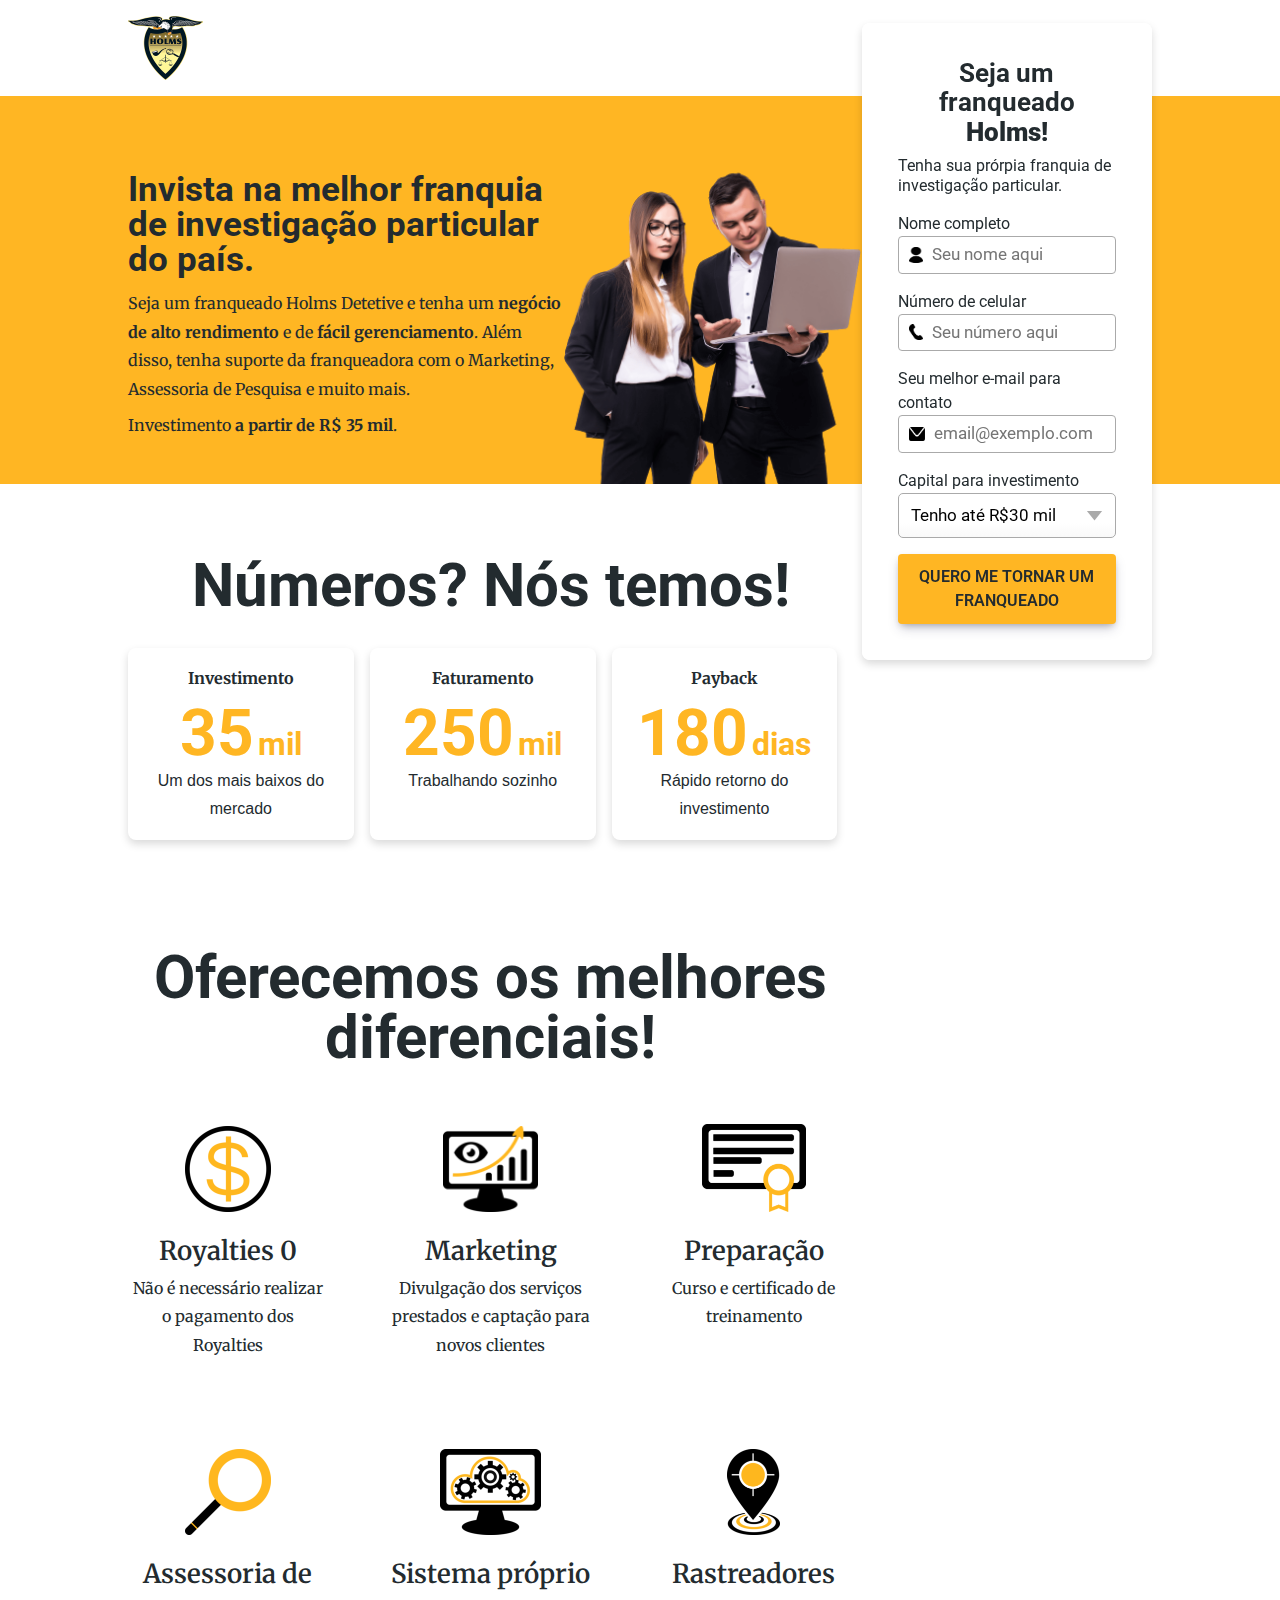
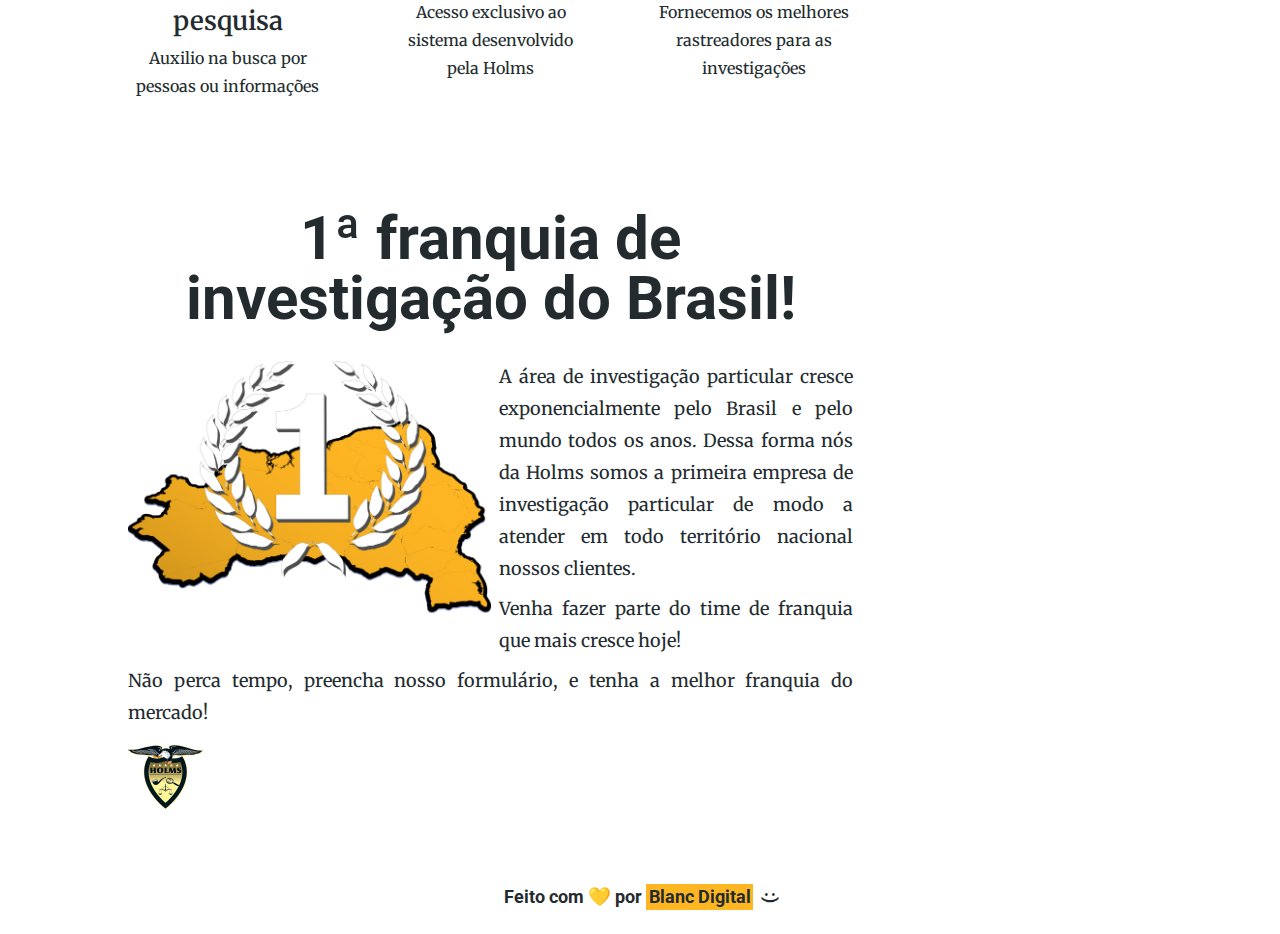
==== commit fae1f85d: "changed hero image" ====
--- a/index.html
+++ b/index.html
@@ -113,7 +113,7 @@
           <p>Investimento <b>a partir de R$ 35 mil</b>.</p>
         </div>
         <img
-          src="./public/images/hero.png"
+          src="./public/images/hero-1.png"
           alt="Um homem e uma mulher vestindo sobretudo olhando para a frente."
           class="section-hero__image"
         />
--- a/style.css
+++ b/style.css
@@ -42,8 +42,8 @@
 }
 
 /* Remove list styles on ul, ol elements with a list role, which suggests default styling will be removed */
-ul[role=list],
-ol[role=list] {
+ul[role="list"],
+ol[role="list"] {
   list-style: none;
 }
 
@@ -70,6 +70,18 @@
   font-size: var(--fs-lg);
 }
 
+a {
+  padding: 0.15rem;
+  color: var(--clr-black);
+  text-decoration: none;
+  background-color: var(--clr-main);
+}
+
+a:hover {
+  color: var(--clr-main);
+  background-color: var(--clr-black);
+}
+
 /* Set core body defaults */
 body {
   min-height: 100vh;
@@ -81,6 +93,7 @@
 
 /* A elements that don't have a class get default styles */
 a:not([class]) {
+  -webkit-text-decoration-skip: ink;
   text-decoration-skip-ink: auto;
 }
 
@@ -124,10 +137,12 @@
   }
 
   *,
-*::before,
-*::after {
+  *::before,
+  *::after {
     transition-duration: 0.01ms !important;
+    -webkit-animation-duration: 0.01ms !important;
     animation-duration: 0.01ms !important;
+    -webkit-animation-iteration-count: 1 !important;
     animation-iteration-count: 1 !important;
     scroll-behavior: auto !important;
   }
@@ -145,7 +160,8 @@
   width: 100%;
   max-width: 25rem;
   padding: 0.325em 0.6em;
-  padding: clamp(0.15625rem, 0.0953rem + 0.3049vw, 0.3125rem) clamp(0.3rem, 0.1829rem + 0.5854vw, 0.6rem);
+  padding: clamp(0.15625rem, 0.0953rem + 0.3049vw, 0.3125rem)
+    clamp(0.3rem, 0.1829rem + 0.5854vw, 0.6rem);
   font-family: var(--ff-title);
   font-size: 1.25rem;
   font-size: clamp(1.25rem, 1.1524rem + 0.4878vw, 1.5rem);
@@ -156,8 +172,10 @@
   background: var(--clr-main);
   border: 0.375rem solid transparent;
   border-radius: 0.25em;
-  box-shadow: rgba(50, 50, 93, 0.25) 0px 0.375em 0.75em -0.125em, rgba(0, 0, 0, 0.3) 0px 0.1875em 0.4375em -0.1875em;
+  box-shadow: rgba(50, 50, 93, 0.25) 0px 0.375em 0.75em -0.125em,
+    rgba(0, 0, 0, 0.3) 0px 0.1875em 0.4375em -0.1875em;
   transition: opacity 250ms ease-in;
+  -webkit-animation: pulse-main 2s infinite;
   animation: pulse-main 2s infinite;
 }
 
@@ -171,6 +189,21 @@
   transform: scale(1.025);
 }
 
+@-webkit-keyframes pulse-main {
+  0% {
+    box-shadow: 0 0 0 0 rgba(255, 182, 35, 0.7);
+    transform: scale(0.99);
+  }
+  70% {
+    box-shadow: 0 0 0 0.625em rgba(255, 182, 35, 0);
+    transform: scale(1);
+  }
+  100% {
+    box-shadow: 0 0 0 0.625em rgba(255, 182, 35, 0);
+    transform: scale(0.99);
+  }
+}
+
 @keyframes pulse-main {
   0% {
     box-shadow: 0 0 0 0 rgba(255, 182, 35, 0.7);
@@ -182,6 +215,20 @@
   }
   100% {
     box-shadow: 0 0 0 0.625em rgba(255, 182, 35, 0);
+    transform: scale(0.99);
+  }
+}
+@-webkit-keyframes pulse-wine {
+  0% {
+    box-shadow: 0 0 0 0 rgba(189, 44, 44, 0.7);
+    transform: scale(0.99);
+  }
+  70% {
+    box-shadow: 0 0 0 0.625em rgba(189, 44, 44, 0);
+    transform: scale(1);
+  }
+  100% {
+    box-shadow: 0 0 0 0.625em rgba(189, 44, 44, 0);
     transform: scale(0.99);
   }
 }
@@ -347,6 +394,8 @@
   border: none;
   outline: none;
   /* A reset of styles, including removing the default dropdown arrow */
+  -webkit-appearance: none;
+  -moz-appearance: none;
   appearance: none;
 }
 
@@ -358,7 +407,9 @@
   padding: 0;
   font-size: var(--ff-xs);
   color: var(--clr-black);
-  box-shadow: rgba(0, 0, 0, 0.1) 0px 0.25em 0.375em -0.0625em, rgba(0, 0, 0, 0.06) 0px 0.125rem 0.25em -0.0625em;
+  box-shadow: rgba(0, 0, 0, 0.1) 0px 0.25em 0.375em -0.0625em,
+    rgba(0, 0, 0, 0.06) 0px 0.125rem 0.25em -0.0625em;
+  -webkit-animation: none;
   animation: none;
 }
 
@@ -406,6 +457,7 @@
   justify-self: end;
   width: 0.8em;
   height: 0.5em;
+  -webkit-clip-path: polygon(100% 0%, 0 0%, 50% 100%);
   clip-path: polygon(100% 0%, 0 0%, 50% 100%);
   content: "";
   background-color: var(--select-arrow);
@@ -420,6 +472,7 @@
   max-width: 100%;
   margin-top: 1em;
   font-size: var(--fs-sm);
+  -webkit-animation: pulse-wine 2s infinite;
   animation: pulse-wine 2s infinite;
 }
 
@@ -449,6 +502,7 @@
 }
 
 .modal__image-wrapper img {
+  -o-object-fit: cover;
   object-fit: cover;
   height: 100%;
   border-top-left-radius: 0.5em;
@@ -491,6 +545,8 @@
     left: initial;
     display: block;
     max-width: 30%;
+    height: -webkit-max-content;
+    height: -moz-max-content;
     height: max-content;
     max-height: 100%;
     overflow-y: auto;
@@ -610,15 +666,19 @@
   margin-top: 0.5rem;
 }
 
-@media screen and (min-width: 37.5rem) {
-  .section-hero {
-    padding: 0;
-  }
-
-  .section-hero__image {
-    display: block;
-  }
-}
+footer {
+  padding-block: 2.25vh;
+  font-family: var(--ff-title);
+  font-size: 1.15rem;
+  font-weight: bold;
+  text-align: center;
+}
+footer span {
+  display: inline-block;
+  margin-left: 0.5rem;
+  transform: rotateZ(90deg);
+}
+
 @media screen and (min-width: 56.25rem) {
   .fluid.fluid {
     width: 100%;
@@ -671,6 +731,15 @@
   }
 }
 @media screen and (min-width: 80rem) {
+  .section-hero {
+    padding: 2rem 0 0 0;
+  }
+
+  .section-hero__image {
+    display: block;
+    align-self: flex-end;
+  }
+
   .section-diferenciais .cards {
     grid-template-columns: repeat(3, 1fr);
   }
@@ -689,5 +758,3 @@
 .is-hidden {
   display: none;
 }
-
-/*# sourceMappingURL=style.css.map */
